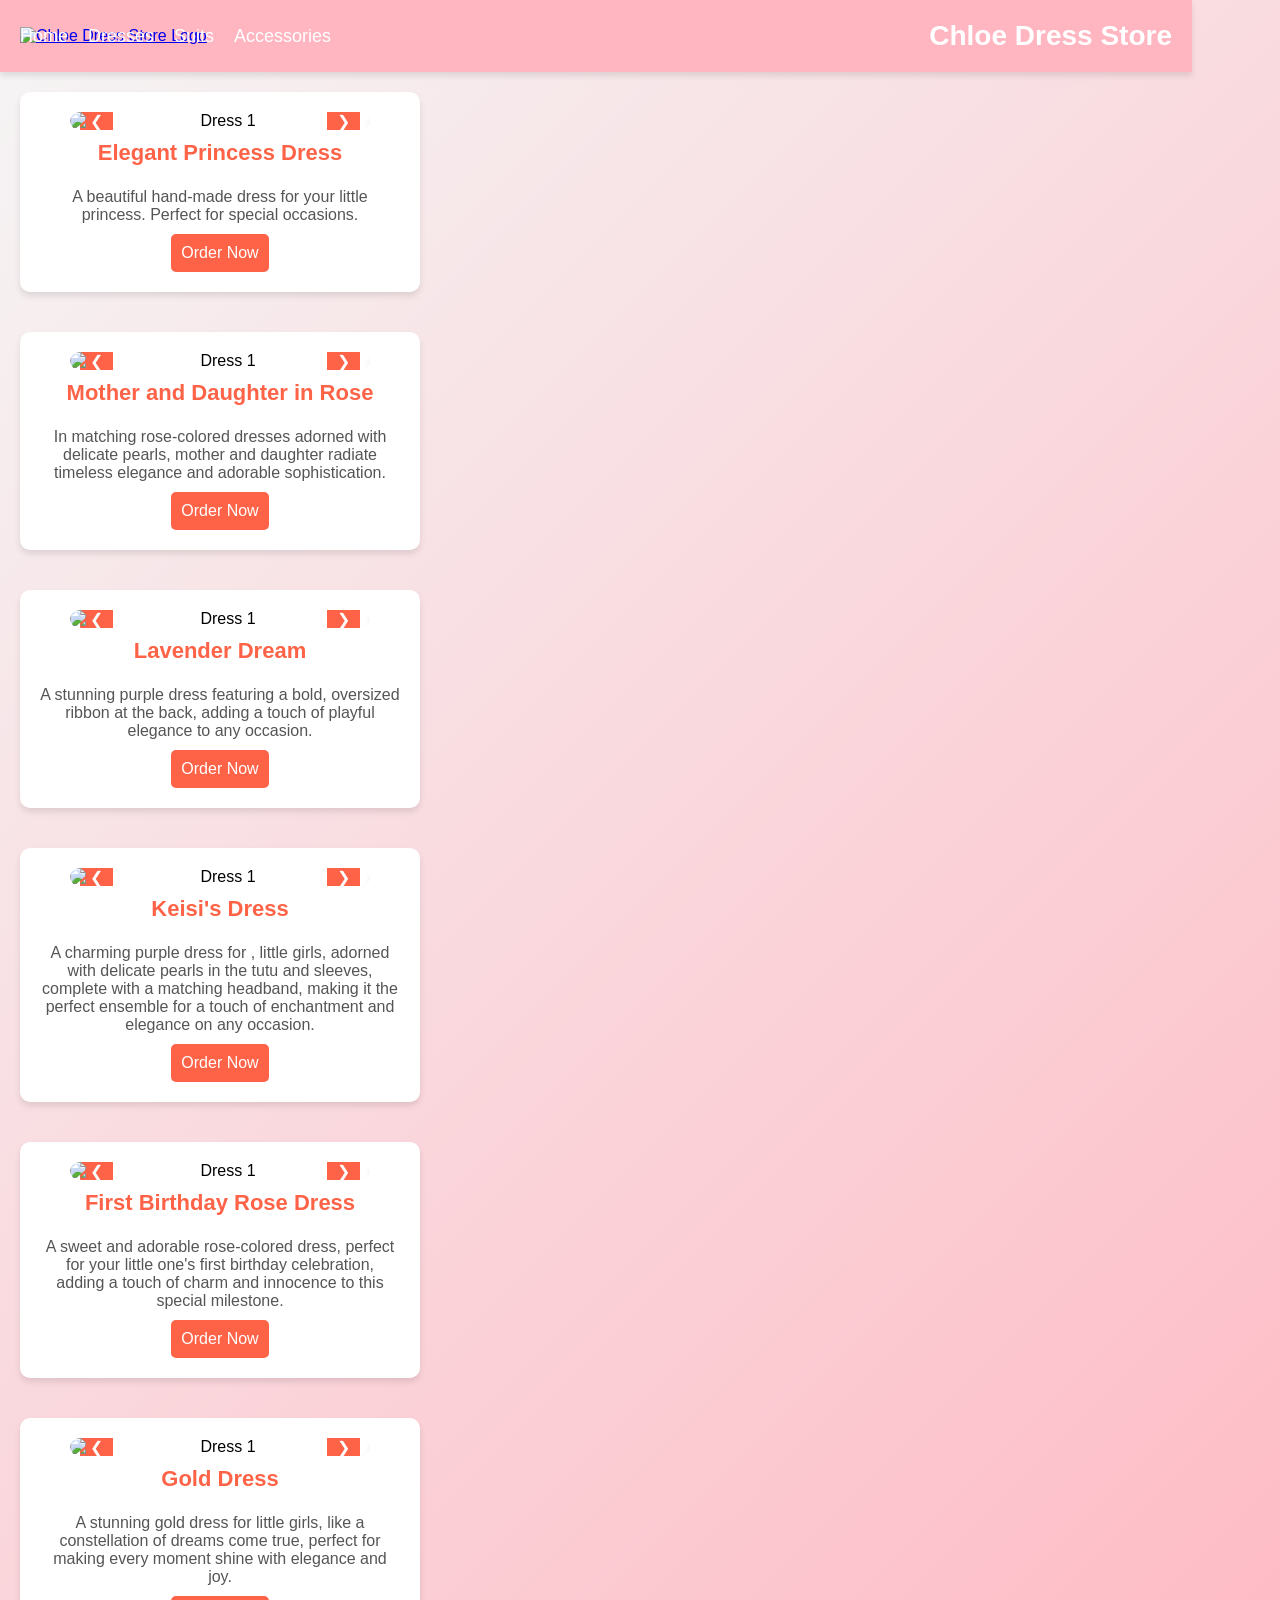
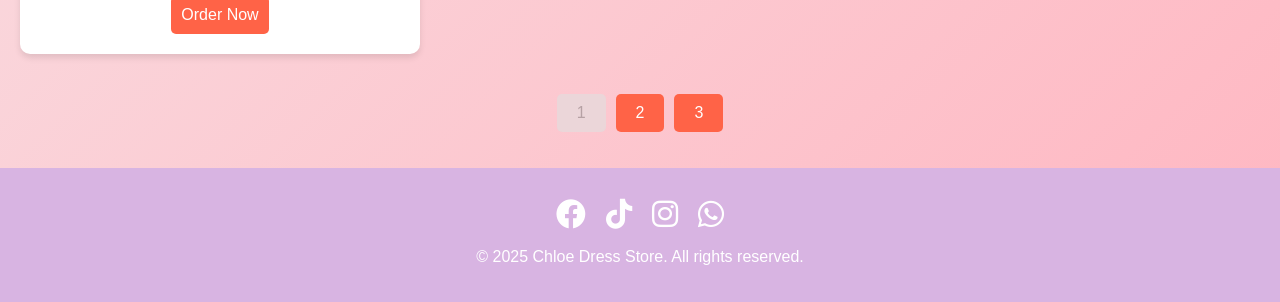
==== dresses.html @ 510ca7a6 "Add files via upload" ====
<!DOCTYPE html>
<html lang="en">
<head>
    <meta charset="UTF-8">
    <meta name="viewport" content="width=device-width, initial-scale=1.0">
    <title>Chloe Dress Store</title>
    <link rel="stylesheet" href="styles.css">
    <link href="https://cdnjs.cloudflare.com/ajax/libs/font-awesome/6.0.0-beta3/css/all.min.css" rel="stylesheet">
    <link rel="stylesheet" href="P2.css">
    <link rel="icon" href="logo/Logo4.png">
</head>
<body>
<header>
    <a href="index.html">
        <img src="logo/Logo4.png" alt="Chloe Dress Store Logo" class="logo"> </a>
        <h1>Chloe Dress Store</h1>
    
    
    <nav class="navbar">
        <a href="index.html">Home</a>
        <a href="dresses.html">Dresses</a>
        <a href="boy-suits.html">Suits</a>
        <a href="baby-accessories.html">Accessories</a>
    </nav>
    <div class="hamburger" onclick="toggleMenu()">
        <div></div>
        <div></div>
        <div></div>
    </div>
</header>
<br><br><br><br>

<section class="product-gallery">
    <div class="product-box">
        <div class="carousel-container">
            <div class="carousel-images">
                <img src="Dresses Images/Dress3_1.jpg" alt="Dress 1">
                <img src="Dresses Images/Dress3_2.jpg" alt="Dress 2">
                <img src="Dresses Images/Dress3_3.jpg" alt="Dress 3">
            </div>
            <button class="carousel-button left" onclick="moveSlide(this, -1)">&#10094;</button>
            <button class="carousel-button right" onclick="moveSlide(this, 1)">&#10095;</button>
        </div>
        <h3>Elegant Princess Dress</h3>
        <p>A beautiful hand-made dress for your little princess. Perfect for special occasions.</p>
        <button onclick="redirectToOrderPage('Elegant Princess Dress', ['Dresses Images/Dress3_1.jpg', 'Dresses Images/Dress3_2.jpg', 'Dresses Images/Dress3_3.jpg'])">
            Order Now
        </button>
        
    </div>
</section>


<section class="product-gallery">
    <div class="product-box">
        <div class="carousel-container">
            <div class="carousel-images">
                <img src="Dresses Images/Dress1_2.jpg" alt="Dress 1">
                <img src="Dresses Images/Dress1_1.jpg" alt="Dress 2">
                <img src="Dresses Images/Dress1_3.jpg" alt="Dress 3">
            </div>
            <button class="carousel-button left" onclick="moveSlide(this, -1)">&#10094;</button>
            <button class="carousel-button right" onclick="moveSlide(this, 1)">&#10095;</button>
        </div>
        <h3>Mother and Daughter in Rose </h3>
        <p>In matching rose-colored dresses adorned with delicate pearls, mother and daughter radiate timeless elegance and adorable sophistication.
        </p>
        <button onclick="redirectToOrderPage('Mother and Daughter in Rose', ['Dresses Images/Dress1_2.jpg', 'Dresses Images/Dress1_1.jpg', 'Dresses Images/Dress1_3.jpg'])">
            Order Now
        </button>
        
    </div>
</section>


<section class="product-gallery">
    <div class="product-box">
        <div class="carousel-container">
            <div class="carousel-images">
                <img src="Dresses Images/Dress2_1.jpg" alt="Dress 1">
                <img src="Dresses Images/Dress2_2.jpg" alt="Dress 2">
                <img src="Dresses Images/Dress2_3.jpg" alt="Dress 3">
            </div>
            <button class="carousel-button left" onclick="moveSlide(this, -1)">&#10094;</button>
            <button class="carousel-button right" onclick="moveSlide(this, 1)">&#10095;</button>
        </div>
        <h3>Lavender Dream </h3>
        <p>A stunning purple dress featuring a bold, oversized ribbon at the back, adding a touch of playful elegance to any occasion.
        </p>
        <button onclick="redirectToOrderPage('Lavender Dream', ['Dresses Images/Dress2_1.jpg', 'Dresses Images/Dress2_2.jpg', 'Dresses Images/Dress2_3.jpg'])">
            Order Now
        </button>
        
    </div>
</section>


<section class="product-gallery">
    <div class="product-box">
        <div class="carousel-container">
            <div class="carousel-images">
                <img src="Dresses Images/Dress4_1.jpg" alt="Dress 1">
                <img src="Dresses Images/Dress4_2.jpg" alt="Dress 2">
                <img src="Dresses Images/Dress4_3.jpg" alt="Dress 3">
            </div>
            <button class="carousel-button left" onclick="moveSlide(this, -1)">&#10094;</button>
            <button class="carousel-button right" onclick="moveSlide(this, 1)">&#10095;</button>
        </div>
        <h3>Keisi's Dress</h3>
        <p>A charming purple dress for , little girls, adorned with delicate pearls in the tutu and sleeves, complete with a matching headband, making it the perfect ensemble for a touch of enchantment and elegance on any occasion.

        </p>
        <button onclick="redirectToOrderPage('Keisi  Dress', ['Dresses Images/Dress4_1.jpg', 'Dresses Images/Dress4_2.jpg', 'Dresses Images/Dress4_3.jpg'])">
            Order Now
        </button>
        
    </div>
</section>


<section class="product-gallery">
    <div class="product-box">
        <div class="carousel-container">
            <div class="carousel-images">
                <img src="Dresses Images/Dress5_1.jpg" alt="Dress 1">
                <img src="Dresses Images/Dress5_2.jpg" alt="Dress 2">
                <img src="Dresses Images/Dress5_2.jpg" alt="Dress 3">
            </div>
            <button class="carousel-button left" onclick="moveSlide(this, -1)">&#10094;</button>
            <button class="carousel-button right" onclick="moveSlide(this, 1)">&#10095;</button>
        </div>
        <h3>First Birthday Rose Dress        </h3>
        <p>A sweet and adorable rose-colored dress, perfect for your little one's first birthday celebration, adding a touch of charm and innocence to this special milestone.
        </p>
        <button onclick="redirectToOrderPage('First Birthday Rose Dress ', ['Dresses Images/Dress5_1.jpg', 'Dresses Images/Dress5_2.jpg', 'Dresses Images/Dress5_2.jpg' ])">
            Order Now
        </button>
        
    </div>
</section>


<section class="product-gallery">
    <div class="product-box">
        <div class="carousel-container">
            <div class="carousel-images">
                <img src="Dresses Images/Dress6_1.jpg" alt="Dress 1">
                <img src="Dresses Images/Dress6_2.jpg" alt="Dress 2">
                <img src="Dresses Images/Dress6_2.jpg" alt="Dress 3">
            
            </div>
            <button class="carousel-button left" onclick="moveSlide(this, -1)">&#10094;</button>
            <button class="carousel-button right" onclick="moveSlide(this, 1)">&#10095;</button>
        </div>
        <h3>Gold Dress</h3>
        <p>A stunning gold dress for little girls, like a constellation of dreams come true, perfect for making every moment shine with elegance and joy.        </p>
        <button onclick="redirectToOrderPage('Gold Dress', ['Dresses Images/Dress6_1.jpg', 'Dresses Images/Dress6_2.jpg','Dresses Images/Dress6_2.jpg' ])">
            Order Now
        </button>
        
    </div>
</section>

<div class="switch-buttons">
    <button class="active-button" disabled>1</button>
    <button class="switch-button" onclick="redirectToPage(2)">2</button>
    <button class="switch-button" onclick="redirectToPage(3)">3</button>
</div>
<br><br>
<footer>
    <div class="social-icons">
        <a href="https://www.facebook.com" target="_blank"><i class="fab fa-facebook"></i></a>
        <a href="https://www.tiktok.com/@chloe_dress_store" target="_blank"><i class="fab fa-tiktok"></i></a>
        <a href="https://www.instagram.com/chloe_dress_store/" target="_blank"><i class="fab fa-instagram"></i></a>
        <a href="https://wa.me/355686715188" target="_blank"><i class="fab fa-whatsapp"></i></a>
    </div>
    <p>&copy; 2025 Chloe Dress Store. All rights reserved.</p>
</footer>
<script>
    function moveSlide(button, direction) {
        const container = button.parentElement.querySelector('.carousel-images');
        let currentSlide = container.dataset.currentSlide ? parseInt(container.dataset.currentSlide) : 0;
        const slides = container.querySelectorAll('img');

        currentSlide += direction;
        if (currentSlide < 0) currentSlide = slides.length - 1;
        if (currentSlide >= slides.length) currentSlide = 0;

        container.dataset.currentSlide = currentSlide;
        container.style.transform = `translateX(-${currentSlide * 100}%)`;
    }

    function toggleMenu() {
        const navbar = document.querySelector('.navbar');
        navbar.classList.toggle('active');
    }

    function redirectToPage(pageNumber) {
        if (pageNumber === 2) {
            window.location.href = `dresses2.html`;
        } else if (pageNumber === 3) {
            window.location.href = `dresses3.html`;
        } else {
            window.location.href = `page${pageNumber}.html`;
        }
    }

    
function redirectToOrderPage(name, images) {
    const imageParams = images.map(img => encodeURIComponent(img)).join(',');
    window.location.href = `order.html?name=${encodeURIComponent(name)}&images=${imageParams}`;
}

</script>
</body>
</html>
---- P2.css ----
body {
    font-family: 'Arial', sans-serif;
    margin: 0;
    padding: 0;
    background: linear-gradient(135deg, #F5F5F5, #FFB6C1); /* Soft gradient */
}

header {
display: flex;
align-items: center;
}

.logo {
width: 50px; /* adjust the size of the logo */
height: auto;
margin-right: 10px; /* space between logo and text */
}

h1 {
margin: 0;
font-size: 24px; /* adjust the font size */
}

/* Header styles */
header {
    display: flex;
    justify-content: space-between;
    align-items: center;
    padding: 20px;
    background-color: #FFB6C1; /* Soft pink */
    box-shadow: 0 4px 6px rgba(0, 0, 0, 0.1);
    position: fixed;
    width: 90%;
    top: 0%;

    z-index: 100;
}

header h1 {
    font-size: 28px;
    font-weight: bold;
    color: #fff;
}

.navbar {
    display: flex;
    gap: 20px;
    position: fixed;
    z-index: 1000;
}

.navbar a {
    text-decoration: none;
    color: #fff;
    font-size: 18px;
    transition: color 0.3s ease;
}

.navbar a:hover {
    color: #FF6347; /* Deep coral on hover */
}

.hamburger {
    display: none;
    cursor: pointer;
}

.hamburger div {
    width: 25px;
    height: 3px;
    background-color: #fff;
    margin: 5px 0;
}

/* Main body styles */
.intro {
    text-align: center;
    padding: 50px 20px;
    background-color: #fff;
    margin: 20px 0;
}

.intro h2 {
    font-size: 36px;
    color: #FF6347; /* Coral for title */
}

.intro p {
    font-size: 18px;
    color: #555;
    margin: 10px 0;
}

/* Image grid styles */
.categories {
    display: grid;
    grid-template-columns: repeat(3, 1fr);
    gap: 20px;
    padding: 20px;
}

.categories img {
    width: 100%;
    border-radius: 10px;
    box-shadow: 0 4px 6px rgba(0, 0, 0, 0.1);
    transition: transform 0.3s ease;
}

.categories img:hover {
    transform: scale(1.05);
}

/* Footer styles */
footer {
    background-color: #D8B4E2; /* Light lavender */
    padding: 20px;
    text-align: center;
    color: white;
}

.social-icons {
    display: flex;
    justify-content: center;
    gap: 20px;
    margin-top: 10px;
}

.social-icons a {
    text-decoration: none;
    color: white;
    font-size: 30px;
    transition: color 0.3s ease;
}

.social-icons a:hover {
    color: #FF6347; /* Deep coral on hover */
}

/* Product gallery styles */
.product-gallery {
    display: grid;
    grid-template-columns: repeat(3, 1fr);
    gap: 20px;
    padding: 20px;
}

.product-box {
    background-color: #fff;
    border-radius: 10px;
    box-shadow: 0 4px 6px rgba(0, 0, 0, 0.1);
    padding: 20px;
    text-align: center;

}


/* Carousel styles */
.carousel-container {
    position: relative;
    width: 100%;
    max-width: 300px;
    margin: 0 auto;
    border-radius: 10px;
    overflow: hidden;
}

.carousel-images {
    display: flex;
    transition: transform 0.5s ease-in-out;
}

.carousel-images img {
    width: 100%;
    border-radius: 10px;
    box-shadow: 0 4px 6px rgba(0, 0, 0, 0.1);
    z-index: 1;
}
.carousel-container {
    position: relative;
    width: 100%;
    overflow: hidden;
}

.carousel-images {
    display: flex;
    transition: transform 0.5s ease-in-out;
}

.carousel-images img {
    width: 100%;
    flex-shrink: 0;
}

.carousel-button {
    position: absolute;
    top: 50%;
    transform: translateY(-50%);
    background: rgba(0, 0, 0, 0.5);
    color: white;
    border: none;
    padding: 10px;
    cursor: pointer;
}

.carousel-button.left {
    left: 10px;
}

.carousel-button.right {
    right: 10px;
}


.product-box h3 {
    font-size: 22px;
    color: #FF6347; /* Coral */
    margin-top: 10px;
}

.product-box p {
    font-size: 16px;
    color: #555;
    margin: 10px 0;
}

.product-box .price {
    font-size: 18px;
    color: #FF6347; /* Coral */
    margin: 10px 0;
}

.product-box button {
    background-color: #FF6347; /* Coral */
    color: #fff;
    padding: 10px;
    border: none;
    border-radius: 5px;
    cursor: pointer;
    font-size: 16px;
    transition: background-color 0.3s ease;
}

.product-box button:hover {
    background-color: #FF4500; /* Darker coral on hover */
}

/* Responsive styles */
@media (max-width: 768px) {
    .navbar {
        display: none;
        flex-direction: column;
        gap: 10px;
        position: absolute;
        top: 80px;
        right: 20px;
        background-color: #FFB6C1; /* Soft pink */
        padding: 20px;
        box-shadow: 0 4px 6px rgba(0, 0, 0, 0.1);
    }

    .hamburger {
        display: block;
    }

    .navbar.active {
        display: flex;
    }

    .product-gallery {
        grid-template-columns: 1fr;
    }

    .carousel-container {
        max-width: 100%;
    }
}

/* Container for the buttons */
.switch-buttons {
    display: flex; /* Align buttons in a row */
    gap: 10px; /* Space between buttons */
    margin-top: 20px; /* Space above the buttons */
    justify-content: center; /* Center the buttons */
}

/* Style for the switch button (clickable) */
.switch-button {
    background-color:#FF6347; /* Black background */
    color: white; /* White text */
    border: none; /* Remove default border */
    padding: 10px 20px; /* Add padding */
    font-size: 16px; /* Text size */
    cursor: pointer; /* Pointer on hover */
    border-radius: 5px; /* Rounded corners */
    transition: background-color 0.3s ease; /* Smooth transition for background */
}

.switch-button:hover {
    background-color: #555555; /* Darker grey on hover */
}

.switch-button:active {
    background-color:#FF6347; /* Even darker grey when clicked */
}

/* Style for the active button (disabled) */
.active-button {
    background-color: #e0e0e0; /* Light grey background */
    color: #888888; /* Dark grey text */
    border: none; /* No border */
    padding: 10px 20px; /* Padding to match the switch buttons */
    font-size: 16px; /* Same text size */
    cursor: not-allowed; /* Show not-allowed cursor */
    border-radius: 5px; /* Rounded corners */
    opacity: 0.6; /* Slightly faded appearance */
}
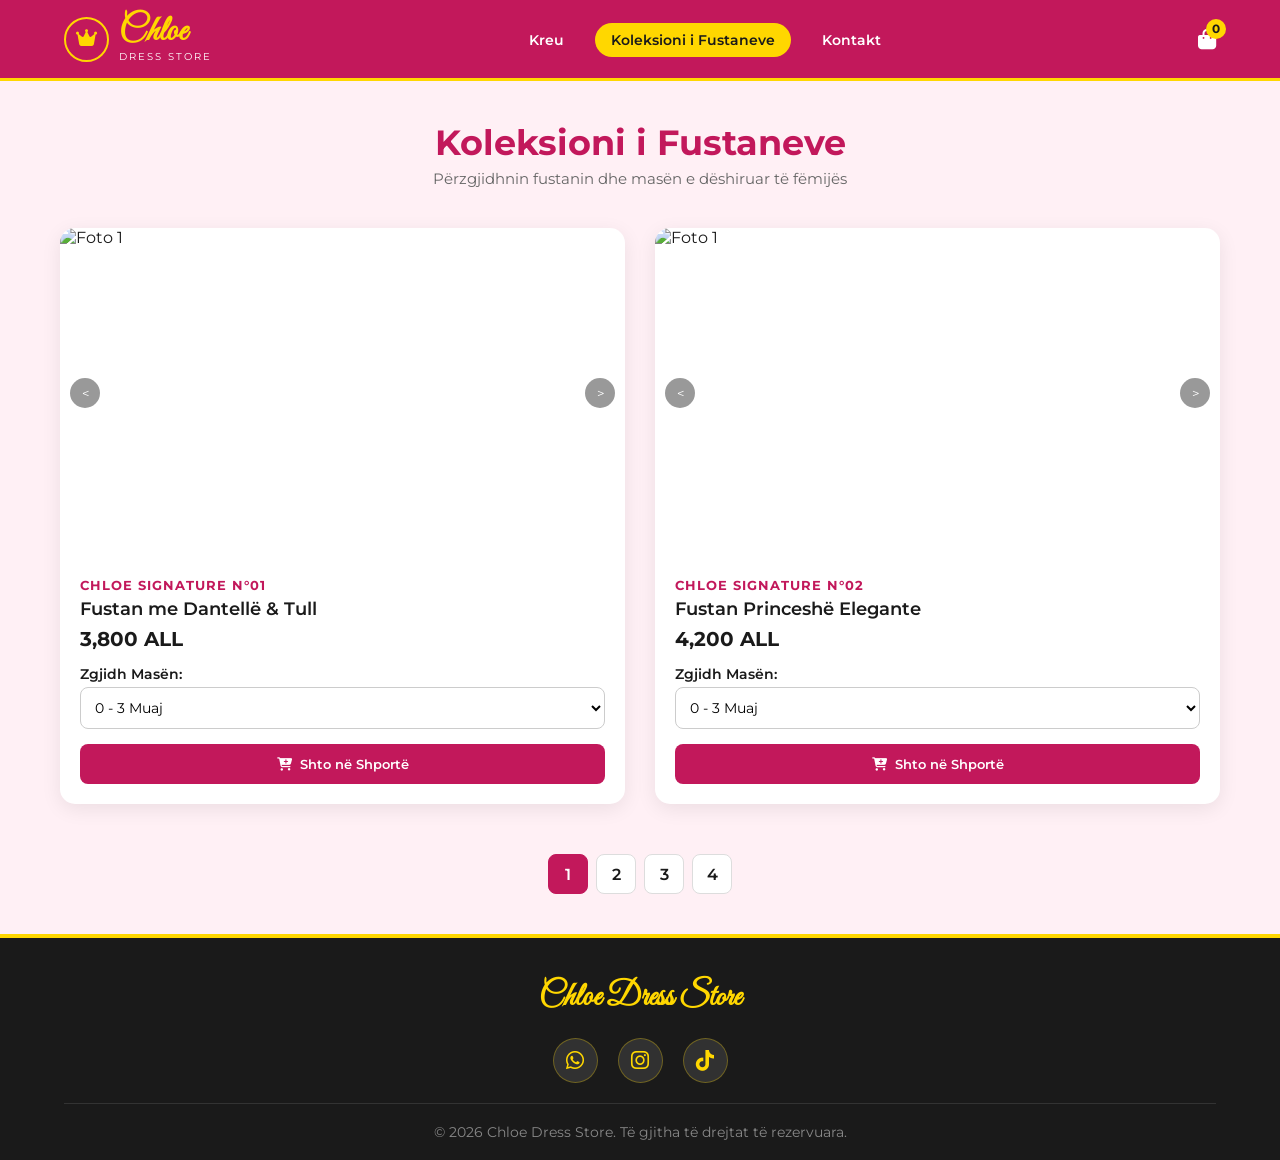
==== commit e81fe81e: "Update dresses.html" ====
--- a/dresses.html
+++ b/dresses.html
@@ -1,216 +1,336 @@
-<!DOCTYPE html>
-<html lang="en">
-<head>
-    <meta charset="UTF-8">
-    <meta name="viewport" content="width=device-width, initial-scale=1.0">
-    <title>Chloe Dress Store</title>
-    <link rel="stylesheet" href="styles.css">
-    <link href="https://cdnjs.cloudflare.com/ajax/libs/font-awesome/6.0.0-beta3/css/all.min.css" rel="stylesheet">
-    <link rel="stylesheet" href="P2.css">
-    <link rel="icon" href="logo/Logo4.png">
-</head>
-<body>
-<header>
-    <a href="index.html">
-        <img src="logo/Logo4.png" alt="Chloe Dress Store Logo" class="logo"> </a>
-        <h1>Chloe Dress Store</h1>
-    
-    
-    <nav class="navbar">
-        <a href="index.html">Home</a>
-        <a href="dresses.html">Dresses</a>
-        <a href="boy-suits.html">Suits</a>
-        <a href="baby-accessories.html">Accessories</a>
-    </nav>
-    <div class="hamburger" onclick="toggleMenu()">
-        <div></div>
-        <div></div>
-        <div></div>
-    </div>
-</header>
-<br><br><br><br>
-
-<section class="product-gallery">
-    <div class="product-box">
-        <div class="carousel-container">
-            <div class="carousel-images">
-                <img src="Dresses Images/Dress3_1.jpg" alt="Dress 1">
-                <img src="Dresses Images/Dress3_2.jpg" alt="Dress 2">
-                <img src="Dresses Images/Dress3_3.jpg" alt="Dress 3">
-            </div>
-            <button class="carousel-button left" onclick="moveSlide(this, -1)">&#10094;</button>
-            <button class="carousel-button right" onclick="moveSlide(this, 1)">&#10095;</button>
-        </div>
-        <h3>Elegant Princess Dress</h3>
-        <p>A beautiful hand-made dress for your little princess. Perfect for special occasions.</p>
-        <button onclick="redirectToOrderPage('Elegant Princess Dress', ['Dresses Images/Dress3_1.jpg', 'Dresses Images/Dress3_2.jpg', 'Dresses Images/Dress3_3.jpg'])">
-            Order Now
-        </button>
-        
-    </div>
-</section>
-
-
-<section class="product-gallery">
-    <div class="product-box">
-        <div class="carousel-container">
-            <div class="carousel-images">
-                <img src="Dresses Images/Dress1_2.jpg" alt="Dress 1">
-                <img src="Dresses Images/Dress1_1.jpg" alt="Dress 2">
-                <img src="Dresses Images/Dress1_3.jpg" alt="Dress 3">
-            </div>
-            <button class="carousel-button left" onclick="moveSlide(this, -1)">&#10094;</button>
-            <button class="carousel-button right" onclick="moveSlide(this, 1)">&#10095;</button>
-        </div>
-        <h3>Mother and Daughter in Rose </h3>
-        <p>In matching rose-colored dresses adorned with delicate pearls, mother and daughter radiate timeless elegance and adorable sophistication.
-        </p>
-        <button onclick="redirectToOrderPage('Mother and Daughter in Rose', ['Dresses Images/Dress1_2.jpg', 'Dresses Images/Dress1_1.jpg', 'Dresses Images/Dress1_3.jpg'])">
-            Order Now
-        </button>
-        
-    </div>
-</section>
-
-
-<section class="product-gallery">
-    <div class="product-box">
-        <div class="carousel-container">
-            <div class="carousel-images">
-                <img src="Dresses Images/Dress2_1.jpg" alt="Dress 1">
-                <img src="Dresses Images/Dress2_2.jpg" alt="Dress 2">
-                <img src="Dresses Images/Dress2_3.jpg" alt="Dress 3">
-            </div>
-            <button class="carousel-button left" onclick="moveSlide(this, -1)">&#10094;</button>
-            <button class="carousel-button right" onclick="moveSlide(this, 1)">&#10095;</button>
-        </div>
-        <h3>Lavender Dream </h3>
-        <p>A stunning purple dress featuring a bold, oversized ribbon at the back, adding a touch of playful elegance to any occasion.
-        </p>
-        <button onclick="redirectToOrderPage('Lavender Dream', ['Dresses Images/Dress2_1.jpg', 'Dresses Images/Dress2_2.jpg', 'Dresses Images/Dress2_3.jpg'])">
-            Order Now
-        </button>
-        
-    </div>
-</section>
-
-
-<section class="product-gallery">
-    <div class="product-box">
-        <div class="carousel-container">
-            <div class="carousel-images">
-                <img src="Dresses Images/Dress4_1.jpg" alt="Dress 1">
-                <img src="Dresses Images/Dress4_2.jpg" alt="Dress 2">
-                <img src="Dresses Images/Dress4_3.jpg" alt="Dress 3">
-            </div>
-            <button class="carousel-button left" onclick="moveSlide(this, -1)">&#10094;</button>
-            <button class="carousel-button right" onclick="moveSlide(this, 1)">&#10095;</button>
-        </div>
-        <h3>Keisi's Dress</h3>
-        <p>A charming purple dress for , little girls, adorned with delicate pearls in the tutu and sleeves, complete with a matching headband, making it the perfect ensemble for a touch of enchantment and elegance on any occasion.
-
-        </p>
-        <button onclick="redirectToOrderPage('Keisi  Dress', ['Dresses Images/Dress4_1.jpg', 'Dresses Images/Dress4_2.jpg', 'Dresses Images/Dress4_3.jpg'])">
-            Order Now
-        </button>
-        
-    </div>
-</section>
-
-
-<section class="product-gallery">
-    <div class="product-box">
-        <div class="carousel-container">
-            <div class="carousel-images">
-                <img src="Dresses Images/Dress5_1.jpg" alt="Dress 1">
-                <img src="Dresses Images/Dress5_2.jpg" alt="Dress 2">
-                <img src="Dresses Images/Dress5_2.jpg" alt="Dress 3">
-            </div>
-            <button class="carousel-button left" onclick="moveSlide(this, -1)">&#10094;</button>
-            <button class="carousel-button right" onclick="moveSlide(this, 1)">&#10095;</button>
-        </div>
-        <h3>First Birthday Rose Dress        </h3>
-        <p>A sweet and adorable rose-colored dress, perfect for your little one's first birthday celebration, adding a touch of charm and innocence to this special milestone.
-        </p>
-        <button onclick="redirectToOrderPage('First Birthday Rose Dress ', ['Dresses Images/Dress5_1.jpg', 'Dresses Images/Dress5_2.jpg', 'Dresses Images/Dress5_2.jpg' ])">
-            Order Now
-        </button>
-        
-    </div>
-</section>
-
-
-<section class="product-gallery">
-    <div class="product-box">
-        <div class="carousel-container">
-            <div class="carousel-images">
-                <img src="Dresses Images/Dress6_1.jpg" alt="Dress 1">
-                <img src="Dresses Images/Dress6_2.jpg" alt="Dress 2">
-                <img src="Dresses Images/Dress6_2.jpg" alt="Dress 3">
-            
-            </div>
-            <button class="carousel-button left" onclick="moveSlide(this, -1)">&#10094;</button>
-            <button class="carousel-button right" onclick="moveSlide(this, 1)">&#10095;</button>
-        </div>
-        <h3>Gold Dress</h3>
-        <p>A stunning gold dress for little girls, like a constellation of dreams come true, perfect for making every moment shine with elegance and joy.        </p>
-        <button onclick="redirectToOrderPage('Gold Dress', ['Dresses Images/Dress6_1.jpg', 'Dresses Images/Dress6_2.jpg','Dresses Images/Dress6_2.jpg' ])">
-            Order Now
-        </button>
-        
-    </div>
-</section>
-
-<div class="switch-buttons">
-    <button class="active-button" disabled>1</button>
-    <button class="switch-button" onclick="redirectToPage(2)">2</button>
-    <button class="switch-button" onclick="redirectToPage(3)">3</button>
-</div>
-<br><br>
-<footer>
-    <div class="social-icons">
-        <a href="https://www.facebook.com" target="_blank"><i class="fab fa-facebook"></i></a>
-        <a href="https://www.tiktok.com/@chloe_dress_store" target="_blank"><i class="fab fa-tiktok"></i></a>
-        <a href="https://www.instagram.com/chloe_dress_store/" target="_blank"><i class="fab fa-instagram"></i></a>
-        <a href="https://wa.me/355686715188" target="_blank"><i class="fab fa-whatsapp"></i></a>
-    </div>
-    <p>&copy; 2025 Chloe Dress Store. All rights reserved.</p>
-</footer>
-<script>
-    function moveSlide(button, direction) {
-        const container = button.parentElement.querySelector('.carousel-images');
-        let currentSlide = container.dataset.currentSlide ? parseInt(container.dataset.currentSlide) : 0;
-        const slides = container.querySelectorAll('img');
-
-        currentSlide += direction;
-        if (currentSlide < 0) currentSlide = slides.length - 1;
-        if (currentSlide >= slides.length) currentSlide = 0;
-
-        container.dataset.currentSlide = currentSlide;
-        container.style.transform = `translateX(-${currentSlide * 100}%)`;
-    }
-
-    function toggleMenu() {
-        const navbar = document.querySelector('.navbar');
-        navbar.classList.toggle('active');
-    }
-
-    function redirectToPage(pageNumber) {
-        if (pageNumber === 2) {
-            window.location.href = `dresses2.html`;
-        } else if (pageNumber === 3) {
-            window.location.href = `dresses3.html`;
-        } else {
-            window.location.href = `page${pageNumber}.html`;
-        }
-    }
-
-    
-function redirectToOrderPage(name, images) {
-    const imageParams = images.map(img => encodeURIComponent(img)).join(',');
-    window.location.href = `order.html?name=${encodeURIComponent(name)}&images=${imageParams}`;
-}
-
-</script>
-</body>
-</html>
+<!DOCTYPE html>
+<html lang="sq">
+<head>
+    <meta charset="UTF-8">
+    <meta name="viewport" content="width=device-width, initial-scale=1.0">
+    <title>Chloe Dress Store | Koleksioni</title>
+    <link href="https://fonts.googleapis.com/css2?family=Great+Vibes&family=Montserrat:wght@300;400;500;600;700&display=swap" rel="stylesheet">
+    <link rel="stylesheet" href="https://cdnjs.cloudflare.com/ajax/libs/font-awesome/6.4.0/css/all.min.css">
+    <style>
+        :root {
+            --primary: #c2185b;
+            --primary-hover: #9c0d45;
+            --accent: #ffd700;
+            --dark: #1a1a1a;
+            --light-bg: #fff0f5;
+            --white: #ffffff;
+            --gray: #666666;
+            --shadow: 0 5px 20px rgba(0,0,0,0.08);
+        }
+
+        * { margin: 0; padding: 0; box-sizing: border-box; font-family: 'Montserrat', sans-serif; scroll-behavior: smooth; }
+        body { background-color: var(--light-bg); color: var(--dark); }
+
+        header { background: var(--primary); padding: 15px 5%; position: sticky; top: 0; z-index: 1000; border-bottom: 3px solid var(--accent); }
+        .nav-container { display: flex; justify-content: space-between; align-items: center; max-width: 1200px; margin: 0 auto; }
+        .logo { display: flex; align-items: center; gap: 10px; text-decoration: none; }
+        .logo-circle { width: 45px; height: 45px; border: 2px solid var(--accent); border-radius: 50%; display: flex; align-items: center; justify-content: center; color: var(--accent); font-size: 1.2rem; }
+        .logo-text { font-family: 'Great Vibes', cursive; font-size: 2.2rem; color: var(--accent); font-weight: bold; line-height: 1; }
+        .logo-sub { display: block; font-size: 0.65rem; letter-spacing: 2px; color: var(--white); text-transform: uppercase; }
+
+        .nav-menu { display: flex; list-style: none; gap: 15px; }
+        .nav-link { color: var(--white); text-decoration: none; font-weight: 600; font-size: 0.9rem; padding: 8px 16px; border-radius: 20px; transition: 0.3s; }
+        .nav-link:hover, .nav-link.active { background: var(--accent); color: var(--dark); }
+        
+        .nav-icons { display: flex; align-items: center; gap: 20px; }
+        .cart-icon-btn { background: transparent; border: none; color: var(--white); font-size: 1.3rem; cursor: pointer; position: relative; }
+        .cart-badge { position: absolute; top: -8px; right: -10px; background: var(--accent); color: var(--dark); font-size: 0.75rem; font-weight: bold; width: 20px; height: 20px; border-radius: 50%; display: flex; align-items: center; justify-content: center; }
+        .hamburger { display: none; color: var(--white); font-size: 1.5rem; cursor: pointer; }
+
+        .catalog { max-width: 1200px; margin: 40px auto; padding: 0 20px; }
+        .page-title { text-align: center; font-size: 2.2rem; color: var(--primary); margin-bottom: 5px; }
+        .page-subtitle { text-align: center; color: var(--gray); margin-bottom: 40px; font-size: 0.95rem; }
+
+        .product-grid { display: grid; grid-template-columns: repeat(auto-fit, minmax(260px, 1fr)); gap: 30px; }
+        .product-card { background: var(--white); border-radius: 15px; overflow: hidden; box-shadow: var(--shadow); display: flex; flex-direction: column; }
+
+        /* Carousel Styling */
+        .carousel { position: relative; height: 330px; overflow: hidden; }
+        .carousel-img { width: 100%; height: 100%; object-fit: cover; display: none; }
+        .carousel-img.active { display: block; }
+        .carousel-btn { position: absolute; top: 50%; transform: translateY(-50%); background: rgba(0,0,0,0.4); color: white; border: none; width: 30px; height: 30px; border-radius: 50%; cursor: pointer; transition: 0.3s; }
+        .carousel-btn:hover { background: var(--primary); }
+        .prev { left: 10px; }
+        .next { right: 10px; }
+
+        .product-details { padding: 20px; display: flex; flex-direction: column; flex-grow: 1; }
+        .product-code { font-size: 0.8rem; color: var(--primary); font-weight: 700; letter-spacing: 1px; text-transform: uppercase; margin-bottom: 5px; }
+        .product-title { font-size: 1.1rem; font-weight: 600; margin-bottom: 8px; }
+        .product-price { font-size: 1.25rem; font-weight: 700; color: var(--dark); margin-bottom: 15px; }
+
+        .size-selector { margin-bottom: 15px; }
+        .size-selector label { display: block; font-size: 0.85rem; font-weight: 600; margin-bottom: 5px; }
+        .size-select { width: 100%; padding: 10px; border: 1px solid #ccc; border-radius: 8px; font-size: 0.9rem; outline: none; background: #fff; cursor: pointer; }
+
+        .add-btn { background: var(--primary); color: var(--white); border: none; padding: 12px; border-radius: 8px; font-weight: 600; cursor: pointer; transition: 0.3s; display: flex; align-items: center; justify-content: center; gap: 8px; }
+        .add-btn:hover { background: var(--primary-hover); }
+
+        /* Pagination Nav */
+        .pagination { display: flex; justify-content: center; gap: 8px; margin-top: 50px; }
+        .page-num { width: 40px; height: 40px; border-radius: 8px; background: var(--white); border: 1px solid #ddd; display: flex; align-items: center; justify-content: center; text-decoration: none; color: var(--dark); font-weight: 600; transition: 0.3s; }
+        .page-num.active, .page-num:hover { background: var(--primary); color: var(--white); border-color: var(--primary); }
+
+        /* Cart Drawer */
+        .cart-modal { position: fixed; top: 0; right: -100%; width: 100%; max-width: 400px; height: 100vh; background: var(--white); box-shadow: -5px 0 25px rgba(0,0,0,0.2); z-index: 2000; transition: 0.4s; display: flex; flex-direction: column; }
+        .cart-modal.open { right: 0; }
+        .cart-header { background: var(--primary); color: var(--white); padding: 20px; display: flex; justify-content: space-between; align-items: center; }
+        .close-cart { background: none; border: none; color: var(--white); font-size: 1.5rem; cursor: pointer; }
+        .cart-body { padding: 20px; overflow-y: auto; flex-grow: 1; }
+        .cart-item { display: flex; justify-content: space-between; align-items: center; margin-bottom: 15px; padding-bottom: 15px; border-bottom: 1px solid #eee; }
+        .cart-footer { padding: 20px; background: #f9f9f9; border-top: 1px solid #eee; }
+        .cart-total { display: flex; justify-content: space-between; font-weight: 700; margin-bottom: 15px; font-size: 1.1rem; }
+        .order-form { display: flex; flex-direction: column; gap: 10px; }
+        .order-form input { padding: 10px; border: 1px solid #ccc; border-radius: 5px; font-size: 0.9rem; }
+        .btn-whatsapp { background: #25D366; color: white; border: none; padding: 12px; border-radius: 8px; font-weight: 700; cursor: pointer; display: flex; align-items: center; justify-content: center; gap: 8px; width: 100%; text-transform: uppercase; }
+
+        footer { background: var(--dark); color: var(--white); padding: 40px 5% 20px 5%; border-top: 4px solid var(--accent); text-align: center; }
+        .footer-content { max-width: 1200px; margin: 0 auto; display: flex; flex-direction: column; align-items: center; gap: 20px; }
+        .social-icons { display: flex; gap: 20px; }
+        .social-btn { width: 45px; height: 45px; background: rgba(255, 255, 255, 0.1); color: var(--accent); border-radius: 50%; display: flex; align-items: center; justify-content: center; font-size: 1.3rem; text-decoration: none; border: 1px solid rgba(255, 215, 0, 0.3); transition: 0.3s; }
+        .social-btn:hover { background: var(--primary); color: var(--white); transform: translateY(-3px); }
+        .copyright { margin-top: 20px; padding-top: 20px; border-top: 1px solid #333; color: #888; font-size: 0.85rem; width: 100%; }
+
+        .overlay { position: fixed; inset: 0; background: rgba(0,0,0,0.5); z-index: 1500; display: none; }
+        .overlay.active { display: block; }
+
+        @media (max-width: 768px) {
+            .nav-menu { position: fixed; top: 75px; left: -100%; width: 100%; height: calc(100vh - 75px); background: var(--primary); flex-direction: column; align-items: center; padding-top: 40px; transition: 0.4s; }
+            .nav-menu.active { left: 0; }
+            .hamburger { display: block; }
+        }
+    </style>
+</head>
+<body>
+
+    <header>
+        <div class="nav-container">
+            <a href="index.html" class="logo">
+                <div class="logo-circle"><i class="fas fa-crown"></i></div>
+                <div><span class="logo-text">Chloe</span><span class="logo-sub">Dress Store</span></div>
+            </a>
+            <ul class="nav-menu" id="navMenu">
+                <li><a href="index.html" class="nav-link">Kreu</a></li>
+                <li><a href="koleksioni.html" class="nav-link active">Koleksioni i Fustaneve</a></li>
+                <li><a href="#kontakt" class="nav-link">Kontakt</a></li>
+            </ul>
+            <div class="nav-icons">
+                <button class="cart-icon-btn" id="openCart">
+                    <i class="fas fa-shopping-bag"></i>
+                    <span class="cart-badge" id="cartCount">0</span>
+                </button>
+                <div class="hamburger" id="hamburger"><i class="fas fa-bars"></i></div>
+            </div>
+        </div>
+    </header>
+
+    <section class="catalog">
+        <h1 class="page-title">Koleksioni i Fustaneve</h1>
+        <p class="page-subtitle">Përzgjidhnin fustanin dhe masën e dëshiruar të fëmijës</p>
+
+        <div class="product-grid">
+
+            <!-- Model 1 -->
+            <div class="product-card">
+                <div class="carousel" id="car-1">
+                    <img src="https://images.unsplash.com/photo-1621452773781-0f992fd1f5cb?auto=format&fit=crop&w=600&q=80" class="carousel-img active" alt="Foto 1">
+                    <img src="https://images.unsplash.com/photo-1543854579-72969618365b?auto=format&fit=crop&w=600&q=80" class="carousel-img" alt="Foto 2">
+                    <button class="carousel-btn prev" onclick="moveImg('car-1', -1)">&lt;</button>
+                    <button class="carousel-btn next" onclick="moveImg('car-1', 1)">&gt;</button>
+                </div>
+                <div class="product-details">
+                    <div class="product-code">Chloe Signature N°01</div>
+                    <h3 class="product-title">Fustan me Dantellë & Tull</h3>
+                    <div class="product-price">3,800 ALL</div>
+                    
+                    <div class="size-selector">
+                        <label>Zgjidh Masën:</label>
+                        <select class="size-select" id="size-1">
+                            <option value="0-3 Muaj">0 - 3 Muaj</option>
+                            <option value="3-6 Muaj">3 - 6 Muaj</option>
+                            <option value="6-9 Muaj">6 - 9 Muaj</option>
+                            <option value="9-12 Muaj">9 - 12 Muaj</option>
+                            <option value="1 Vjeç">1 Vjeç</option>
+                            <option value="2 Vjeç">2 Vjeç</option>
+                            <option value="3 Vjeç">3 Vjeç</option>
+                            <option value="4 Vjeç">4 Vjeç</option>
+                            <option value="5 Vjeç">5 Vjeç</option>
+                            <option value="6-10 Vjeç">6 - 10 Vjeç</option>
+                            <option value="11-15+ Vjeç">11 - 15+ Vjeç</option>
+                        </select>
+                    </div>
+                    <button class="add-btn" onclick="addToCart('Chloe Signature N°01', 3800, 'size-1')"><i class="fas fa-cart-plus"></i> Shto në Shportë</button>
+                </div>
+            </div>
+
+            <!-- Model 2 -->
+            <div class="product-card">
+                <div class="carousel" id="car-2">
+                    <img src="https://images.unsplash.com/photo-1518831959646-742c3a14ebf7?auto=format&fit=crop&w=600&q=80" class="carousel-img active" alt="Foto 1">
+                    <img src="https://images.unsplash.com/photo-1621452773781-0f992fd1f5cb?auto=format&fit=crop&w=600&q=80" class="carousel-img" alt="Foto 2">
+                    <button class="carousel-btn prev" onclick="moveImg('car-2', -1)">&lt;</button>
+                    <button class="carousel-btn next" onclick="moveImg('car-2', 1)">&gt;</button>
+                </div>
+                <div class="product-details">
+                    <div class="product-code">Chloe Signature N°02</div>
+                    <h3 class="product-title">Fustan Princeshë Elegante</h3>
+                    <div class="product-price">4,200 ALL</div>
+                    
+                    <div class="size-selector">
+                        <label>Zgjidh Masën:</label>
+                        <select class="size-select" id="size-2">
+                            <option value="0-3 Muaj">0 - 3 Muaj</option>
+                            <option value="3-6 Muaj">3 - 6 Muaj</option>
+                            <option value="6-9 Muaj">6 - 9 Muaj</option>
+                            <option value="9-12 Muaj">9 - 12 Muaj</option>
+                            <option value="1 Vjeç">1 Vjeç</option>
+                            <option value="2 Vjeç">2 Vjeç</option>
+                            <option value="3 Vjeç">3 Vjeç</option>
+                            <option value="4 Vjeç">4 Vjeç</option>
+                            <option value="5 Vjeç">5 Vjeç</option>
+                            <option value="6-10 Vjeç">6 - 10 Vjeç</option>
+                            <option value="11-15+ Vjeç">11 - 15+ Vjeç</option>
+                        </select>
+                    </div>
+                    <button class="add-btn" onclick="addToCart('Chloe Signature N°02', 4200, 'size-2')"><i class="fas fa-cart-plus"></i> Shto në Shportë</button>
+                </div>
+            </div>
+
+        </div>
+
+        <!-- Navigation Pagination -->
+        <div class="pagination">
+            <a href="#" class="page-num active">1</a>
+            <a href="#" class="page-num">2</a>
+            <a href="#" class="page-num">3</a>
+            <a href="#" class="page-num">4</a>
+        </div>
+    </section>
+
+    <footer id="kontakt">
+        <div class="footer-content">
+            <h3 style="color: var(--accent); font-family: 'Great Vibes', cursive; font-size: 2rem;">Chloe Dress Store</h3>
+            <div class="social-icons">
+                <a href="https://wa.me/355686715188" target="_blank" class="social-btn"><i class="fab fa-whatsapp"></i></a>
+                <a href="https://instagram.com/chloe_dress_store" target="_blank" class="social-btn"><i class="fab fa-instagram"></i></a>
+                <a href="https://tiktok.com/@chloe_dress" target="_blank" class="social-btn"><i class="fab fa-tiktok"></i></a>
+            </div>
+        </div>
+        <div class="copyright">&copy; 2026 Chloe Dress Store. Të gjitha të drejtat të rezervuara.</div>
+    </footer>
+
+    <div class="overlay" id="overlay"></div>
+    <div class="cart-modal" id="cartModal">
+        <div class="cart-header">
+            <h3>Shporta Juaj</h3>
+            <button class="close-cart" id="closeCart">&times;</button>
+        </div>
+        <div class="cart-body" id="cartItems">
+            <p style="text-align:center; color:#888;">Shporta është bosh.</p>
+        </div>
+        <div class="cart-footer">
+            <div class="cart-total">
+                <span>Total:</span>
+                <span id="cartTotalSum">0 ALL</span>
+            </div>
+            <div class="order-form">
+                <input type="text" id="custName" placeholder="Emri & Mbiemri" required>
+                <input type="text" id="custAddress" placeholder="Adresa / Qyteti" required>
+                <input type="tel" id="custPhone" placeholder="Numri i Telefonit" required>
+                <button class="btn-whatsapp" onclick="sendOrderWhatsApp()"><i class="fab fa-whatsapp"></i> Porosit në WhatsApp</button>
+            </div>
+        </div>
+    </div>
+
+    <script>
+        // Carousel Toggle
+        function moveImg(carouselId, direction) {
+            const container = document.getElementById(carouselId);
+            const imgs = container.querySelectorAll('.carousel-img');
+            let activeIdx = 0;
+            imgs.forEach((img, idx) => {
+                if(img.classList.contains('active')) activeIdx = idx;
+                img.classList.remove('active');
+            });
+            let nextIdx = activeIdx + direction;
+            if(nextIdx >= imgs.length) nextIdx = 0;
+            if(nextIdx < 0) nextIdx = imgs.length - 1;
+            imgs[nextIdx].classList.add('active');
+        }
+
+        // Mobile Nav Auto Close
+        const hamburger = document.getElementById('hamburger');
+        const navMenu = document.getElementById('navMenu');
+        const navLinks = document.querySelectorAll('.nav-link');
+        hamburger.addEventListener('click', () => navMenu.classList.toggle('active'));
+        navLinks.forEach(link => link.addEventListener('click', () => navMenu.classList.remove('active')));
+
+        // Cart Logic
+        let cart = [];
+        const openCartBtn = document.getElementById('openCart');
+        const closeCartBtn = document.getElementById('closeCart');
+        const cartModal = document.getElementById('cartModal');
+        const overlay = document.getElementById('overlay');
+
+        function toggleCart() { cartModal.classList.toggle('open'); overlay.classList.toggle('active'); }
+        openCartBtn.addEventListener('click', toggleCart);
+        closeCartBtn.addEventListener('click', toggleCart);
+        overlay.addEventListener('click', toggleCart);
+
+        function addToCart(code, price, selectId) {
+            const size = document.getElementById(selectId).value;
+            cart.push({ code, price, size });
+            updateCartUI();
+            toggleCart();
+        }
+
+        function updateCartUI() {
+            const cartItemsContainer = document.getElementById('cartItems');
+            const cartCount = document.getElementById('cartCount');
+            const cartTotalSum = document.getElementById('cartTotalSum');
+            cartCount.innerText = cart.length;
+
+            if (cart.length === 0) {
+                cartItemsContainer.innerHTML = '<p style="text-align:center; color:#888;">Shporta është bosh.</p>';
+                cartTotalSum.innerText = '0 ALL';
+                return;
+            }
+
+            let html = '';
+            let total = 0;
+            cart.forEach((item, index) => {
+                total += item.price;
+                html += `
+                    <div class="cart-item">
+                        <div>
+                            <div style="font-weight:600">${item.code}</div>
+                            <div style="font-size:0.8rem; color:var(--primary)">Masa: ${item.size}</div>
+                            <div style="font-weight:700">${item.price} ALL</div>
+                        </div>
+                        <button style="color:red; background:none; border:none; cursor:pointer;" onclick="cart.splice(${index},1); updateCartUI();"><i class="fas fa-trash"></i></button>
+                    </div>
+                `;
+            });
+            cartItemsContainer.innerHTML = html;
+            cartTotalSum.innerText = total + ' ALL';
+        }
+
+        function sendOrderWhatsApp() {
+            if (cart.length === 0) return alert("Shporta është bosh!");
+            const name = document.getElementById('custName').value.trim();
+            const address = document.getElementById('custAddress').value.trim();
+            const phone = document.getElementById('custPhone').value.trim();
+            if (!name || !address || !phone) return alert("Ju lutem plotësoni të gjitha fushat!");
+
+            let itemsList = "";
+            let total = 0;
+            cart.forEach((item, i) => {
+                itemsList += `${i + 1}. ${item.code} | Masa: ${item.size} - ${item.price} ALL%0A`;
+                total += item.price;
+            });
+
+            const message = `Përshëndetje *Chloe Dress Store*! Dëshiroj të bëj këtë porosi:%0A%0A*Porosia:*%0A${itemsList}%0A*Totali:* ${total} ALL%0A%0A*Të dhënat e klientit:*%0A👤 Emri: ${name}%0A📍 Adresa: ${address}%0A📞 Tel: ${phone}`;
+            window.open(`https://wa.me/355686715188?text=${message}`, '_blank');
+        }
+    </script>
+</body>
+</html>
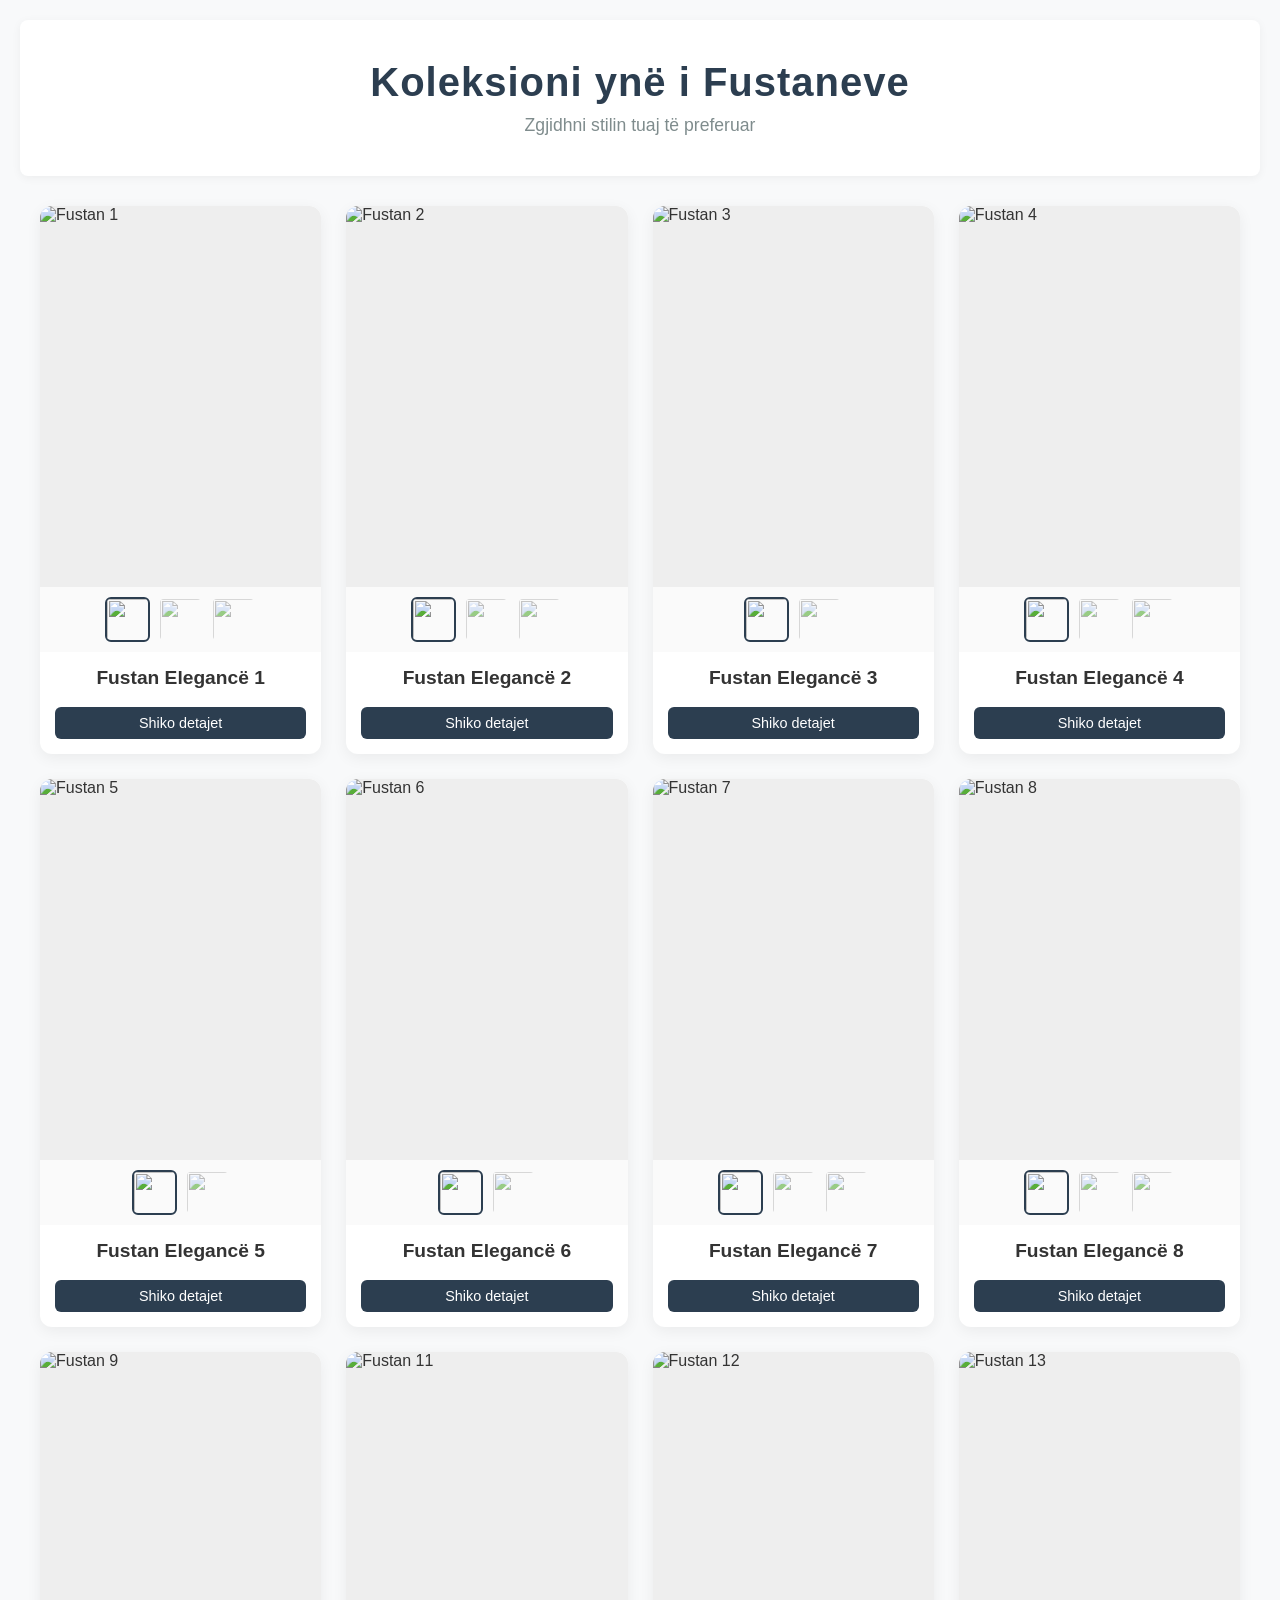
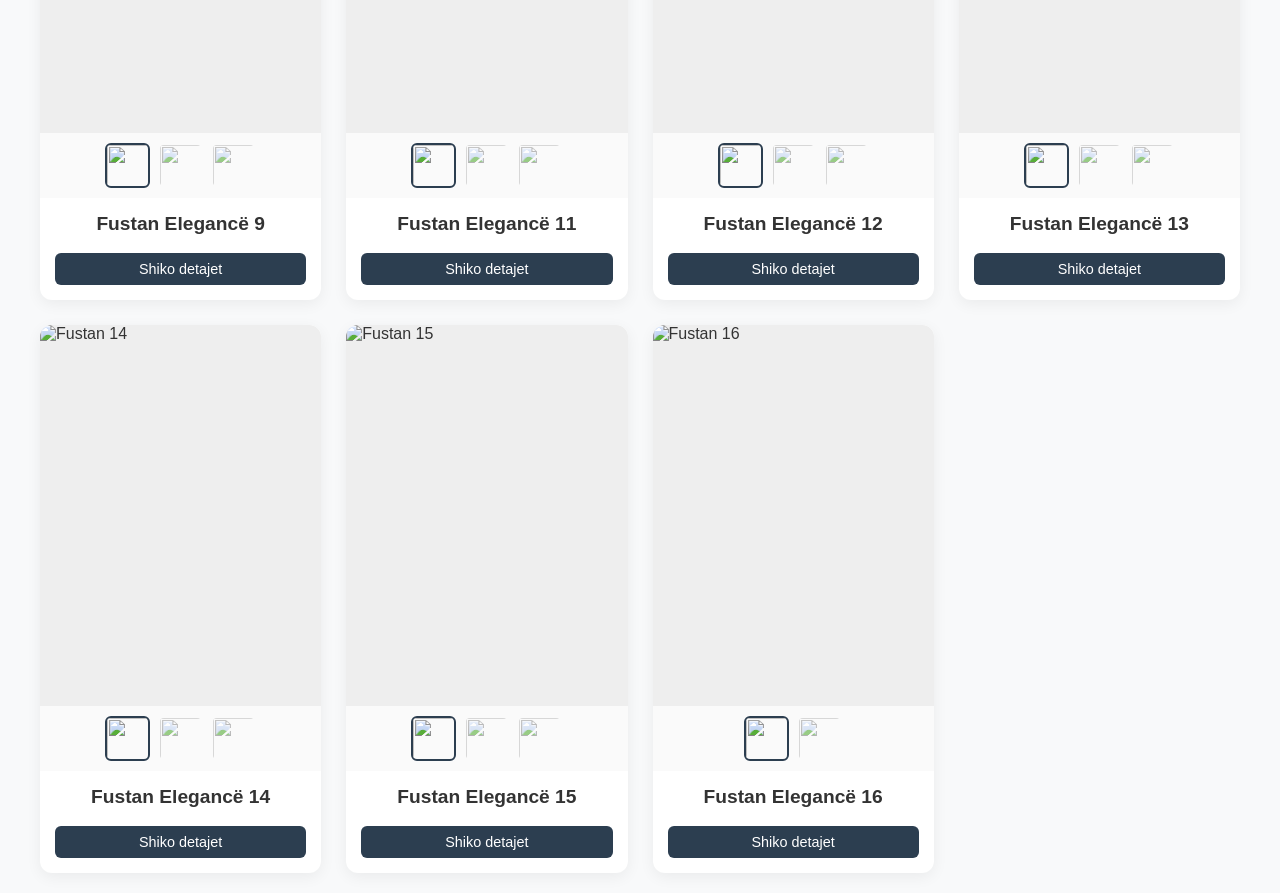
==== commit 58f1e097: "Update dresses.html" ====
--- a/dresses.html
+++ b/dresses.html
@@ -3,333 +3,392 @@
 <head>
     <meta charset="UTF-8">
     <meta name="viewport" content="width=device-width, initial-scale=1.0">
-    <title>Chloe Dress Store | Koleksioni</title>
-    <link href="https://fonts.googleapis.com/css2?family=Great+Vibes&family=Montserrat:wght@300;400;500;600;700&display=swap" rel="stylesheet">
-    <link rel="stylesheet" href="https://cdnjs.cloudflare.com/ajax/libs/font-awesome/6.4.0/css/all.min.css">
+    <title>Koleksioni i Fustaneve - Dresses</title>
     <style>
-        :root {
-            --primary: #c2185b;
-            --primary-hover: #9c0d45;
-            --accent: #ffd700;
-            --dark: #1a1a1a;
-            --light-bg: #fff0f5;
-            --white: #ffffff;
-            --gray: #666666;
-            --shadow: 0 5px 20px rgba(0,0,0,0.08);
-        }
-
-        * { margin: 0; padding: 0; box-sizing: border-box; font-family: 'Montserrat', sans-serif; scroll-behavior: smooth; }
-        body { background-color: var(--light-bg); color: var(--dark); }
-
-        header { background: var(--primary); padding: 15px 5%; position: sticky; top: 0; z-index: 1000; border-bottom: 3px solid var(--accent); }
-        .nav-container { display: flex; justify-content: space-between; align-items: center; max-width: 1200px; margin: 0 auto; }
-        .logo { display: flex; align-items: center; gap: 10px; text-decoration: none; }
-        .logo-circle { width: 45px; height: 45px; border: 2px solid var(--accent); border-radius: 50%; display: flex; align-items: center; justify-content: center; color: var(--accent); font-size: 1.2rem; }
-        .logo-text { font-family: 'Great Vibes', cursive; font-size: 2.2rem; color: var(--accent); font-weight: bold; line-height: 1; }
-        .logo-sub { display: block; font-size: 0.65rem; letter-spacing: 2px; color: var(--white); text-transform: uppercase; }
-
-        .nav-menu { display: flex; list-style: none; gap: 15px; }
-        .nav-link { color: var(--white); text-decoration: none; font-weight: 600; font-size: 0.9rem; padding: 8px 16px; border-radius: 20px; transition: 0.3s; }
-        .nav-link:hover, .nav-link.active { background: var(--accent); color: var(--dark); }
-        
-        .nav-icons { display: flex; align-items: center; gap: 20px; }
-        .cart-icon-btn { background: transparent; border: none; color: var(--white); font-size: 1.3rem; cursor: pointer; position: relative; }
-        .cart-badge { position: absolute; top: -8px; right: -10px; background: var(--accent); color: var(--dark); font-size: 0.75rem; font-weight: bold; width: 20px; height: 20px; border-radius: 50%; display: flex; align-items: center; justify-content: center; }
-        .hamburger { display: none; color: var(--white); font-size: 1.5rem; cursor: pointer; }
-
-        .catalog { max-width: 1200px; margin: 40px auto; padding: 0 20px; }
-        .page-title { text-align: center; font-size: 2.2rem; color: var(--primary); margin-bottom: 5px; }
-        .page-subtitle { text-align: center; color: var(--gray); margin-bottom: 40px; font-size: 0.95rem; }
-
-        .product-grid { display: grid; grid-template-columns: repeat(auto-fit, minmax(260px, 1fr)); gap: 30px; }
-        .product-card { background: var(--white); border-radius: 15px; overflow: hidden; box-shadow: var(--shadow); display: flex; flex-direction: column; }
-
-        /* Carousel Styling */
-        .carousel { position: relative; height: 330px; overflow: hidden; }
-        .carousel-img { width: 100%; height: 100%; object-fit: cover; display: none; }
-        .carousel-img.active { display: block; }
-        .carousel-btn { position: absolute; top: 50%; transform: translateY(-50%); background: rgba(0,0,0,0.4); color: white; border: none; width: 30px; height: 30px; border-radius: 50%; cursor: pointer; transition: 0.3s; }
-        .carousel-btn:hover { background: var(--primary); }
-        .prev { left: 10px; }
-        .next { right: 10px; }
-
-        .product-details { padding: 20px; display: flex; flex-direction: column; flex-grow: 1; }
-        .product-code { font-size: 0.8rem; color: var(--primary); font-weight: 700; letter-spacing: 1px; text-transform: uppercase; margin-bottom: 5px; }
-        .product-title { font-size: 1.1rem; font-weight: 600; margin-bottom: 8px; }
-        .product-price { font-size: 1.25rem; font-weight: 700; color: var(--dark); margin-bottom: 15px; }
-
-        .size-selector { margin-bottom: 15px; }
-        .size-selector label { display: block; font-size: 0.85rem; font-weight: 600; margin-bottom: 5px; }
-        .size-select { width: 100%; padding: 10px; border: 1px solid #ccc; border-radius: 8px; font-size: 0.9rem; outline: none; background: #fff; cursor: pointer; }
-
-        .add-btn { background: var(--primary); color: var(--white); border: none; padding: 12px; border-radius: 8px; font-weight: 600; cursor: pointer; transition: 0.3s; display: flex; align-items: center; justify-content: center; gap: 8px; }
-        .add-btn:hover { background: var(--primary-hover); }
-
-        /* Pagination Nav */
-        .pagination { display: flex; justify-content: center; gap: 8px; margin-top: 50px; }
-        .page-num { width: 40px; height: 40px; border-radius: 8px; background: var(--white); border: 1px solid #ddd; display: flex; align-items: center; justify-content: center; text-decoration: none; color: var(--dark); font-weight: 600; transition: 0.3s; }
-        .page-num.active, .page-num:hover { background: var(--primary); color: var(--white); border-color: var(--primary); }
-
-        /* Cart Drawer */
-        .cart-modal { position: fixed; top: 0; right: -100%; width: 100%; max-width: 400px; height: 100vh; background: var(--white); box-shadow: -5px 0 25px rgba(0,0,0,0.2); z-index: 2000; transition: 0.4s; display: flex; flex-direction: column; }
-        .cart-modal.open { right: 0; }
-        .cart-header { background: var(--primary); color: var(--white); padding: 20px; display: flex; justify-content: space-between; align-items: center; }
-        .close-cart { background: none; border: none; color: var(--white); font-size: 1.5rem; cursor: pointer; }
-        .cart-body { padding: 20px; overflow-y: auto; flex-grow: 1; }
-        .cart-item { display: flex; justify-content: space-between; align-items: center; margin-bottom: 15px; padding-bottom: 15px; border-bottom: 1px solid #eee; }
-        .cart-footer { padding: 20px; background: #f9f9f9; border-top: 1px solid #eee; }
-        .cart-total { display: flex; justify-content: space-between; font-weight: 700; margin-bottom: 15px; font-size: 1.1rem; }
-        .order-form { display: flex; flex-direction: column; gap: 10px; }
-        .order-form input { padding: 10px; border: 1px solid #ccc; border-radius: 5px; font-size: 0.9rem; }
-        .btn-whatsapp { background: #25D366; color: white; border: none; padding: 12px; border-radius: 8px; font-weight: 700; cursor: pointer; display: flex; align-items: center; justify-content: center; gap: 8px; width: 100%; text-transform: uppercase; }
-
-        footer { background: var(--dark); color: var(--white); padding: 40px 5% 20px 5%; border-top: 4px solid var(--accent); text-align: center; }
-        .footer-content { max-width: 1200px; margin: 0 auto; display: flex; flex-direction: column; align-items: center; gap: 20px; }
-        .social-icons { display: flex; gap: 20px; }
-        .social-btn { width: 45px; height: 45px; background: rgba(255, 255, 255, 0.1); color: var(--accent); border-radius: 50%; display: flex; align-items: center; justify-content: center; font-size: 1.3rem; text-decoration: none; border: 1px solid rgba(255, 215, 0, 0.3); transition: 0.3s; }
-        .social-btn:hover { background: var(--primary); color: var(--white); transform: translateY(-3px); }
-        .copyright { margin-top: 20px; padding-top: 20px; border-top: 1px solid #333; color: #888; font-size: 0.85rem; width: 100%; }
-
-        .overlay { position: fixed; inset: 0; background: rgba(0,0,0,0.5); z-index: 1500; display: none; }
-        .overlay.active { display: block; }
-
-        @media (max-width: 768px) {
-            .nav-menu { position: fixed; top: 75px; left: -100%; width: 100%; height: calc(100vh - 75px); background: var(--primary); flex-direction: column; align-items: center; padding-top: 40px; transition: 0.4s; }
-            .nav-menu.active { left: 0; }
-            .hamburger { display: block; }
+        * {
+            box-sizing: border-box;
+            margin: 0;
+            padding: 0;
+            font-family: 'Segoe UI', Tahoma, Geneva, Verdana, sans-serif;
+        }
+
+        body {
+            background-color: #f8f9fa;
+            color: #333;
+            padding: 20px;
+        }
+
+        header {
+            text-align: center;
+            padding: 40px 0;
+            background: #fff;
+            margin-bottom: 30px;
+            box-shadow: 0 2px 10px rgba(0,0,0,0.05);
+            border-radius: 8px;
+        }
+
+        header h1 {
+            font-size: 2.5rem;
+            color: #2c3e50;
+            margin-bottom: 10px;
+            letter-spacing: 1px;
+        }
+
+        header p {
+            color: #7f8c8d;
+            font-size: 1.1rem;
+        }
+
+        .products-grid {
+            display: grid;
+            grid-template-columns: repeat(auto-fill, minmax(280px, 1fr));
+            gap: 25px;
+            max-width: 1200px;
+            margin: 0 auto;
+        }
+
+        .product-card {
+            background: #fff;
+            border-radius: 12px;
+            overflow: hidden;
+            box-shadow: 0 4px 15px rgba(0,0,0,0.06);
+            transition: transform 0.3s ease, box-shadow 0.3s ease;
+            display: flex;
+            flex-direction: column;
+        }
+
+        .product-card:hover {
+            transform: translateY(-5px);
+            box-shadow: 0 8px 25px rgba(0,0,0,0.12);
+        }
+
+        .main-img-container {
+            width: 100%;
+            height: 380px;
+            overflow: hidden;
+            background-color: #eee;
+        }
+
+        .main-img-container img {
+            width: 100%;
+            height: 100%;
+            object-fit: cover;
+            transition: opacity 0.3s ease;
+        }
+
+        .thumbnails {
+            display: flex;
+            justify-content: center;
+            gap: 8px;
+            padding: 10px;
+            background: #fafafa;
+            border-top: 1px solid #eee;
+        }
+
+        .thumb {
+            width: 45px;
+            height: 45px;
+            border-radius: 6px;
+            object-fit: cover;
+            cursor: pointer;
+            opacity: 0.6;
+            border: 2px solid transparent;
+            transition: all 0.2s ease;
+        }
+
+        .thumb:hover, .thumb.active {
+            opacity: 1;
+            border-color: #2c3e50;
+        }
+
+        .product-info {
+            padding: 15px;
+            text-align: center;
+            flex-grow: 1;
+            display: flex;
+            flex-direction: column;
+            justify-content: space-between;
+        }
+
+        .product-title {
+            font-size: 1.2rem;
+            font-weight: 600;
+            color: #333;
+            margin-bottom: 8px;
+        }
+
+        .btn-details {
+            display: inline-block;
+            margin-top: 10px;
+            padding: 8px 16px;
+            background-color: #2c3e50;
+            color: #fff;
+            text-decoration: none;
+            border-radius: 6px;
+            font-size: 0.9rem;
+            transition: background 0.2s;
+        }
+
+        .btn-details:hover {
+            background-color: #1a252f;
         }
     </style>
 </head>
 <body>
 
     <header>
-        <div class="nav-container">
-            <a href="index.html" class="logo">
-                <div class="logo-circle"><i class="fas fa-crown"></i></div>
-                <div><span class="logo-text">Chloe</span><span class="logo-sub">Dress Store</span></div>
-            </a>
-            <ul class="nav-menu" id="navMenu">
-                <li><a href="index.html" class="nav-link">Kreu</a></li>
-                <li><a href="koleksioni.html" class="nav-link active">Koleksioni i Fustaneve</a></li>
-                <li><a href="#kontakt" class="nav-link">Kontakt</a></li>
-            </ul>
-            <div class="nav-icons">
-                <button class="cart-icon-btn" id="openCart">
-                    <i class="fas fa-shopping-bag"></i>
-                    <span class="cart-badge" id="cartCount">0</span>
-                </button>
-                <div class="hamburger" id="hamburger"><i class="fas fa-bars"></i></div>
-            </div>
-        </div>
+        <h1>Koleksioni ynë i Fustaneve</h1>
+        <p>Zgjidhni stilin tuaj të preferuar</p>
     </header>
 
-    <section class="catalog">
-        <h1 class="page-title">Koleksioni i Fustaneve</h1>
-        <p class="page-subtitle">Përzgjidhnin fustanin dhe masën e dëshiruar të fëmijës</p>
-
-        <div class="product-grid">
-
-            <!-- Model 1 -->
-            <div class="product-card">
-                <div class="carousel" id="car-1">
-                    <img src="https://images.unsplash.com/photo-1621452773781-0f992fd1f5cb?auto=format&fit=crop&w=600&q=80" class="carousel-img active" alt="Foto 1">
-                    <img src="https://images.unsplash.com/photo-1543854579-72969618365b?auto=format&fit=crop&w=600&q=80" class="carousel-img" alt="Foto 2">
-                    <button class="carousel-btn prev" onclick="moveImg('car-1', -1)">&lt;</button>
-                    <button class="carousel-btn next" onclick="moveImg('car-1', 1)">&gt;</button>
-                </div>
-                <div class="product-details">
-                    <div class="product-code">Chloe Signature N°01</div>
-                    <h3 class="product-title">Fustan me Dantellë & Tull</h3>
-                    <div class="product-price">3,800 ALL</div>
-                    
-                    <div class="size-selector">
-                        <label>Zgjidh Masën:</label>
-                        <select class="size-select" id="size-1">
-                            <option value="0-3 Muaj">0 - 3 Muaj</option>
-                            <option value="3-6 Muaj">3 - 6 Muaj</option>
-                            <option value="6-9 Muaj">6 - 9 Muaj</option>
-                            <option value="9-12 Muaj">9 - 12 Muaj</option>
-                            <option value="1 Vjeç">1 Vjeç</option>
-                            <option value="2 Vjeç">2 Vjeç</option>
-                            <option value="3 Vjeç">3 Vjeç</option>
-                            <option value="4 Vjeç">4 Vjeç</option>
-                            <option value="5 Vjeç">5 Vjeç</option>
-                            <option value="6-10 Vjeç">6 - 10 Vjeç</option>
-                            <option value="11-15+ Vjeç">11 - 15+ Vjeç</option>
-                        </select>
-                    </div>
-                    <button class="add-btn" onclick="addToCart('Chloe Signature N°01', 3800, 'size-1')"><i class="fas fa-cart-plus"></i> Shto në Shportë</button>
-                </div>
-            </div>
-
-            <!-- Model 2 -->
-            <div class="product-card">
-                <div class="carousel" id="car-2">
-                    <img src="https://images.unsplash.com/photo-1518831959646-742c3a14ebf7?auto=format&fit=crop&w=600&q=80" class="carousel-img active" alt="Foto 1">
-                    <img src="https://images.unsplash.com/photo-1621452773781-0f992fd1f5cb?auto=format&fit=crop&w=600&q=80" class="carousel-img" alt="Foto 2">
-                    <button class="carousel-btn prev" onclick="moveImg('car-2', -1)">&lt;</button>
-                    <button class="carousel-btn next" onclick="moveImg('car-2', 1)">&gt;</button>
-                </div>
-                <div class="product-details">
-                    <div class="product-code">Chloe Signature N°02</div>
-                    <h3 class="product-title">Fustan Princeshë Elegante</h3>
-                    <div class="product-price">4,200 ALL</div>
-                    
-                    <div class="size-selector">
-                        <label>Zgjidh Masën:</label>
-                        <select class="size-select" id="size-2">
-                            <option value="0-3 Muaj">0 - 3 Muaj</option>
-                            <option value="3-6 Muaj">3 - 6 Muaj</option>
-                            <option value="6-9 Muaj">6 - 9 Muaj</option>
-                            <option value="9-12 Muaj">9 - 12 Muaj</option>
-                            <option value="1 Vjeç">1 Vjeç</option>
-                            <option value="2 Vjeç">2 Vjeç</option>
-                            <option value="3 Vjeç">3 Vjeç</option>
-                            <option value="4 Vjeç">4 Vjeç</option>
-                            <option value="5 Vjeç">5 Vjeç</option>
-                            <option value="6-10 Vjeç">6 - 10 Vjeç</option>
-                            <option value="11-15+ Vjeç">11 - 15+ Vjeç</option>
-                        </select>
-                    </div>
-                    <button class="add-btn" onclick="addToCart('Chloe Signature N°02', 4200, 'size-2')"><i class="fas fa-cart-plus"></i> Shto në Shportë</button>
-                </div>
-            </div>
-
-        </div>
-
-        <!-- Navigation Pagination -->
-        <div class="pagination">
-            <a href="#" class="page-num active">1</a>
-            <a href="#" class="page-num">2</a>
-            <a href="#" class="page-num">3</a>
-            <a href="#" class="page-num">4</a>
-        </div>
-    </section>
-
-    <footer id="kontakt">
-        <div class="footer-content">
-            <h3 style="color: var(--accent); font-family: 'Great Vibes', cursive; font-size: 2rem;">Chloe Dress Store</h3>
-            <div class="social-icons">
-                <a href="https://wa.me/355686715188" target="_blank" class="social-btn"><i class="fab fa-whatsapp"></i></a>
-                <a href="https://instagram.com/chloe_dress_store" target="_blank" class="social-btn"><i class="fab fa-instagram"></i></a>
-                <a href="https://tiktok.com/@chloe_dress" target="_blank" class="social-btn"><i class="fab fa-tiktok"></i></a>
-            </div>
-        </div>
-        <div class="copyright">&copy; 2026 Chloe Dress Store. Të gjitha të drejtat të rezervuara.</div>
-    </footer>
-
-    <div class="overlay" id="overlay"></div>
-    <div class="cart-modal" id="cartModal">
-        <div class="cart-header">
-            <h3>Shporta Juaj</h3>
-            <button class="close-cart" id="closeCart">&times;</button>
-        </div>
-        <div class="cart-body" id="cartItems">
-            <p style="text-align:center; color:#888;">Shporta është bosh.</p>
-        </div>
-        <div class="cart-footer">
-            <div class="cart-total">
-                <span>Total:</span>
-                <span id="cartTotalSum">0 ALL</span>
-            </div>
-            <div class="order-form">
-                <input type="text" id="custName" placeholder="Emri & Mbiemri" required>
-                <input type="text" id="custAddress" placeholder="Adresa / Qyteti" required>
-                <input type="tel" id="custPhone" placeholder="Numri i Telefonit" required>
-                <button class="btn-whatsapp" onclick="sendOrderWhatsApp()"><i class="fab fa-whatsapp"></i> Porosit në WhatsApp</button>
-            </div>
-        </div>
+    <div class="products-grid">
+
+        <!-- Dress 1 -->
+        <div class="product-card">
+            <div class="main-img-container">
+                <img id="main-dress1" src="images/Dress1_1.jpg" alt="Fustan 1">
+            </div>
+            <div class="thumbnails">
+                <img class="thumb active" src="images/Dress1_1.jpg" onclick="changeImage('main-dress1', this.src, this)">
+                <img class="thumb" src="images/Dress1_2.jpg" onclick="changeImage('main-dress1', this.src, this)">
+                <img class="thumb" src="images/Dress1_3.jpg" onclick="changeImage('main-dress1', this.src, this)">
+            </div>
+            <div class="product-info">
+                <div class="product-title">Fustan Elegancë 1</div>
+                <a href="#" class="btn-details">Shiko detajet</a>
+            </div>
+        </div>
+
+        <!-- Dress 2 -->
+        <div class="product-card">
+            <div class="main-img-container">
+                <img id="main-dress2" src="images/Dress2_1.jpg" alt="Fustan 2">
+            </div>
+            <div class="thumbnails">
+                <img class="thumb active" src="images/Dress2_1.jpg" onclick="changeImage('main-dress2', this.src, this)">
+                <img class="thumb" src="images/Dress2_2.jpg" onclick="changeImage('main-dress2', this.src, this)">
+                <img class="thumb" src="images/Dress2_3.jpg" onclick="changeImage('main-dress2', this.src, this)">
+            </div>
+            <div class="product-info">
+                <div class="product-title">Fustan Elegancë 2</div>
+                <a href="#" class="btn-details">Shiko detajet</a>
+            </div>
+        </div>
+
+        <!-- Dress 3 -->
+        <div class="product-card">
+            <div class="main-img-container">
+                <img id="main-dress3" src="images/Dress3_1.jpg" alt="Fustan 3">
+            </div>
+            <div class="thumbnails">
+                <img class="thumb active" src="images/Dress3_1.jpg" onclick="changeImage('main-dress3', this.src, this)">
+                <img class="thumb" src="images/Dress3_2.jpg" onclick="changeImage('main-dress3', this.src, this)">
+            </div>
+            <div class="product-info">
+                <div class="product-title">Fustan Elegancë 3</div>
+                <a href="#" class="btn-details">Shiko detajet</a>
+            </div>
+        </div>
+
+        <!-- Dress 4 -->
+        <div class="product-card">
+            <div class="main-img-container">
+                <img id="main-dress4" src="images/Dress4_1.jpg" alt="Fustan 4">
+            </div>
+            <div class="thumbnails">
+                <img class="thumb active" src="images/Dress4_1.jpg" onclick="changeImage('main-dress4', this.src, this)">
+                <img class="thumb" src="images/Dress4_2.jpg" onclick="changeImage('main-dress4', this.src, this)">
+                <img class="thumb" src="images/Dress4_3.jpg" onclick="changeImage('main-dress4', this.src, this)">
+            </div>
+            <div class="product-info">
+                <div class="product-title">Fustan Elegancë 4</div>
+                <a href="#" class="btn-details">Shiko detajet</a>
+            </div>
+        </div>
+
+        <!-- Dress 5 -->
+        <div class="product-card">
+            <div class="main-img-container">
+                <img id="main-dress5" src="images/Dress5_1.jpg" alt="Fustan 5">
+            </div>
+            <div class="thumbnails">
+                <img class="thumb active" src="images/Dress5_1.jpg" onclick="changeImage('main-dress5', this.src, this)">
+                <img class="thumb" src="images/Dress5_2.jpg" onclick="changeImage('main-dress5', this.src, this)">
+            </div>
+            <div class="product-info">
+                <div class="product-title">Fustan Elegancë 5</div>
+                <a href="#" class="btn-details">Shiko detajet</a>
+            </div>
+        </div>
+
+        <!-- Dress 6 -->
+        <div class="product-card">
+            <div class="main-img-container">
+                <img id="main-dress6" src="images/Dress6_1.jpg" alt="Fustan 6">
+            </div>
+            <div class="thumbnails">
+                <img class="thumb active" src="images/Dress6_1.jpg" onclick="changeImage('main-dress6', this.src, this)">
+                <img class="thumb" src="images/Dress6_2.jpg" onclick="changeImage('main-dress6', this.src, this)">
+            </div>
+            <div class="product-info">
+                <div class="product-title">Fustan Elegancë 6</div>
+                <a href="#" class="btn-details">Shiko detajet</a>
+            </div>
+        </div>
+
+        <!-- Dress 7 -->
+        <div class="product-card">
+            <div class="main-img-container">
+                <img id="main-dress7" src="images/Dress7_1.jpg" alt="Fustan 7">
+            </div>
+            <div class="thumbnails">
+                <img class="thumb active" src="images/Dress7_1.jpg" onclick="changeImage('main-dress7', this.src, this)">
+                <img class="thumb" src="images/Dress7_2.jpg" onclick="changeImage('main-dress7', this.src, this)">
+                <img class="thumb" src="images/Dress7_3.jpg" onclick="changeImage('main-dress7', this.src, this)">
+            </div>
+            <div class="product-info">
+                <div class="product-title">Fustan Elegancë 7</div>
+                <a href="#" class="btn-details">Shiko detajet</a>
+            </div>
+        </div>
+
+        <!-- Dress 8 -->
+        <div class="product-card">
+            <div class="main-img-container">
+                <img id="main-dress8" src="images/Dress8_1.jpg" alt="Fustan 8">
+            </div>
+            <div class="thumbnails">
+                <img class="thumb active" src="images/Dress8_1.jpg" onclick="changeImage('main-dress8', this.src, this)">
+                <img class="thumb" src="images/Dress8_2.jpg" onclick="changeImage('main-dress8', this.src, this)">
+                <img class="thumb" src="images/Dress8_3.jpg" onclick="changeImage('main-dress8', this.src, this)">
+            </div>
+            <div class="product-info">
+                <div class="product-title">Fustan Elegancë 8</div>
+                <a href="#" class="btn-details">Shiko detajet</a>
+            </div>
+        </div>
+
+        <!-- Dress 9 -->
+        <div class="product-card">
+            <div class="main-img-container">
+                <img id="main-dress9" src="images/Dress9_1.jpg" alt="Fustan 9">
+            </div>
+            <div class="thumbnails">
+                <img class="thumb active" src="images/Dress9_1.jpg" onclick="changeImage('main-dress9', this.src, this)">
+                <img class="thumb" src="images/Dress9_2.jpg" onclick="changeImage('main-dress9', this.src, this)">
+                <img class="thumb" src="images/Dress9_3.jpg" onclick="changeImage('main-dress9', this.src, this)">
+            </div>
+            <div class="product-info">
+                <div class="product-title">Fustan Elegancë 9</div>
+                <a href="#" class="btn-details">Shiko detajet</a>
+            </div>
+        </div>
+
+        <!-- Dress 11 -->
+        <div class="product-card">
+            <div class="main-img-container">
+                <img id="main-dress11" src="images/Dress11_1.jpg" alt="Fustan 11">
+            </div>
+            <div class="thumbnails">
+                <img class="thumb active" src="images/Dress11_1.jpg" onclick="changeImage('main-dress11', this.src, this)">
+                <img class="thumb" src="images/Dress11_2.jpg" onclick="changeImage('main-dress11', this.src, this)">
+                <img class="thumb" src="images/Dress11_3.jpg" onclick="changeImage('main-dress11', this.src, this)">
+            </div>
+            <div class="product-info">
+                <div class="product-title">Fustan Elegancë 11</div>
+                <a href="#" class="btn-details">Shiko detajet</a>
+            </div>
+        </div>
+
+        <!-- Dress 12 -->
+        <div class="product-card">
+            <div class="main-img-container">
+                <img id="main-dress12" src="images/Dress12_1.jpg" alt="Fustan 12">
+            </div>
+            <div class="thumbnails">
+                <img class="thumb active" src="images/Dress12_1.jpg" onclick="changeImage('main-dress12', this.src, this)">
+                <img class="thumb" src="images/Dress12_2.jpg" onclick="changeImage('main-dress12', this.src, this)">
+                <img class="thumb" src="images/Dress12_3.jpg" onclick="changeImage('main-dress12', this.src, this)">
+            </div>
+            <div class="product-info">
+                <div class="product-title">Fustan Elegancë 12</div>
+                <a href="#" class="btn-details">Shiko detajet</a>
+            </div>
+        </div>
+
+        <!-- Dress 13 -->
+        <div class="product-card">
+            <div class="main-img-container">
+                <img id="main-dress13" src="images/Dress13_1.jpg" alt="Fustan 13">
+            </div>
+            <div class="thumbnails">
+                <img class="thumb active" src="images/Dress13_1.jpg" onclick="changeImage('main-dress13', this.src, this)">
+                <img class="thumb" src="images/Dress13_2.jpg" onclick="changeImage('main-dress13', this.src, this)">
+                <img class="thumb" src="images/Dress13_3.jpg" onclick="changeImage('main-dress13', this.src, this)">
+            </div>
+            <div class="product-info">
+                <div class="product-title">Fustan Elegancë 13</div>
+                <a href="#" class="btn-details">Shiko detajet</a>
+            </div>
+        </div>
+
+        <!-- Dress 14 -->
+        <div class="product-card">
+            <div class="main-img-container">
+                <img id="main-dress14" src="images/Dress14_1.jpg" alt="Fustan 14">
+            </div>
+            <div class="thumbnails">
+                <img class="thumb active" src="images/Dress14_1.jpg" onclick="changeImage('main-dress14', this.src, this)">
+                <img class="thumb" src="images/Dress14_2.jpg" onclick="changeImage('main-dress14', this.src, this)">
+                <img class="thumb" src="images/Dress14_3.jpg" onclick="changeImage('main-dress14', this.src, this)">
+            </div>
+            <div class="product-info">
+                <div class="product-title">Fustan Elegancë 14</div>
+                <a href="#" class="btn-details">Shiko detajet</a>
+            </div>
+        </div>
+
+        <!-- Dress 15 -->
+        <div class="product-card">
+            <div class="main-img-container">
+                <img id="main-dress15" src="images/Dress15_1.jpg" alt="Fustan 15">
+            </div>
+            <div class="thumbnails">
+                <img class="thumb active" src="images/Dress15_1.jpg" onclick="changeImage('main-dress15', this.src, this)">
+                <img class="thumb" src="images/Dress15_2.jpg" onclick="changeImage('main-dress15', this.src, this)">
+                <img class="thumb" src="images/Dress15_3.jpg" onclick="changeImage('main-dress15', this.src, this)">
+            </div>
+            <div class="product-info">
+                <div class="product-title">Fustan Elegancë 15</div>
+                <a href="#" class="btn-details">Shiko detajet</a>
+            </div>
+        </div>
+
+        <!-- Dress 16 -->
+        <div class="product-card">
+            <div class="main-img-container">
+                <img id="main-dress16" src="images/Dress16_1.jpg" alt="Fustan 16">
+            </div>
+            <div class="thumbnails">
+                <img class="thumb active" src="images/Dress16_1.jpg" onclick="changeImage('main-dress16', this.src, this)">
+                <img class="thumb" src="images/Dress16_2.jpg" onclick="changeImage('main-dress16', this.src, this)">
+            </div>
+            <div class="product-info">
+                <div class="product-title">Fustan Elegancë 16</div>
+                <a href="#" class="btn-details">Shiko detajet</a>
+            </div>
+        </div>
+
     </div>
 
     <script>
-        // Carousel Toggle
-        function moveImg(carouselId, direction) {
-            const container = document.getElementById(carouselId);
-            const imgs = container.querySelectorAll('.carousel-img');
-            let activeIdx = 0;
-            imgs.forEach((img, idx) => {
-                if(img.classList.contains('active')) activeIdx = idx;
-                img.classList.remove('active');
-            });
-            let nextIdx = activeIdx + direction;
-            if(nextIdx >= imgs.length) nextIdx = 0;
-            if(nextIdx < 0) nextIdx = imgs.length - 1;
-            imgs[nextIdx].classList.add('active');
-        }
-
-        // Mobile Nav Auto Close
-        const hamburger = document.getElementById('hamburger');
-        const navMenu = document.getElementById('navMenu');
-        const navLinks = document.querySelectorAll('.nav-link');
-        hamburger.addEventListener('click', () => navMenu.classList.toggle('active'));
-        navLinks.forEach(link => link.addEventListener('click', () => navMenu.classList.remove('active')));
-
-        // Cart Logic
-        let cart = [];
-        const openCartBtn = document.getElementById('openCart');
-        const closeCartBtn = document.getElementById('closeCart');
-        const cartModal = document.getElementById('cartModal');
-        const overlay = document.getElementById('overlay');
-
-        function toggleCart() { cartModal.classList.toggle('open'); overlay.classList.toggle('active'); }
-        openCartBtn.addEventListener('click', toggleCart);
-        closeCartBtn.addEventListener('click', toggleCart);
-        overlay.addEventListener('click', toggleCart);
-
-        function addToCart(code, price, selectId) {
-            const size = document.getElementById(selectId).value;
-            cart.push({ code, price, size });
-            updateCartUI();
-            toggleCart();
-        }
-
-        function updateCartUI() {
-            const cartItemsContainer = document.getElementById('cartItems');
-            const cartCount = document.getElementById('cartCount');
-            const cartTotalSum = document.getElementById('cartTotalSum');
-            cartCount.innerText = cart.length;
-
-            if (cart.length === 0) {
-                cartItemsContainer.innerHTML = '<p style="text-align:center; color:#888;">Shporta është bosh.</p>';
-                cartTotalSum.innerText = '0 ALL';
-                return;
+        function changeImage(mainImageId, src, thumbElement) {
+            document.getElementById(mainImageId).src = src;
+            let siblings = thumbElement.parentElement.children;
+            for (let i = 0; i < siblings.length; i++) {
+                siblings[i].classList.remove('active');
             }
-
-            let html = '';
-            let total = 0;
-            cart.forEach((item, index) => {
-                total += item.price;
-                html += `
-                    <div class="cart-item">
-                        <div>
-                            <div style="font-weight:600">${item.code}</div>
-                            <div style="font-size:0.8rem; color:var(--primary)">Masa: ${item.size}</div>
-                            <div style="font-weight:700">${item.price} ALL</div>
-                        </div>
-                        <button style="color:red; background:none; border:none; cursor:pointer;" onclick="cart.splice(${index},1); updateCartUI();"><i class="fas fa-trash"></i></button>
-                    </div>
-                `;
-            });
-            cartItemsContainer.innerHTML = html;
-            cartTotalSum.innerText = total + ' ALL';
-        }
-
-        function sendOrderWhatsApp() {
-            if (cart.length === 0) return alert("Shporta është bosh!");
-            const name = document.getElementById('custName').value.trim();
-            const address = document.getElementById('custAddress').value.trim();
-            const phone = document.getElementById('custPhone').value.trim();
-            if (!name || !address || !phone) return alert("Ju lutem plotësoni të gjitha fushat!");
-
-            let itemsList = "";
-            let total = 0;
-            cart.forEach((item, i) => {
-                itemsList += `${i + 1}. ${item.code} | Masa: ${item.size} - ${item.price} ALL%0A`;
-                total += item.price;
-            });
-
-            const message = `Përshëndetje *Chloe Dress Store*! Dëshiroj të bëj këtë porosi:%0A%0A*Porosia:*%0A${itemsList}%0A*Totali:* ${total} ALL%0A%0A*Të dhënat e klientit:*%0A👤 Emri: ${name}%0A📍 Adresa: ${address}%0A📞 Tel: ${phone}`;
-            window.open(`https://wa.me/355686715188?text=${message}`, '_blank');
+            thumbElement.classList.add('active');
         }
     </script>
 </body>
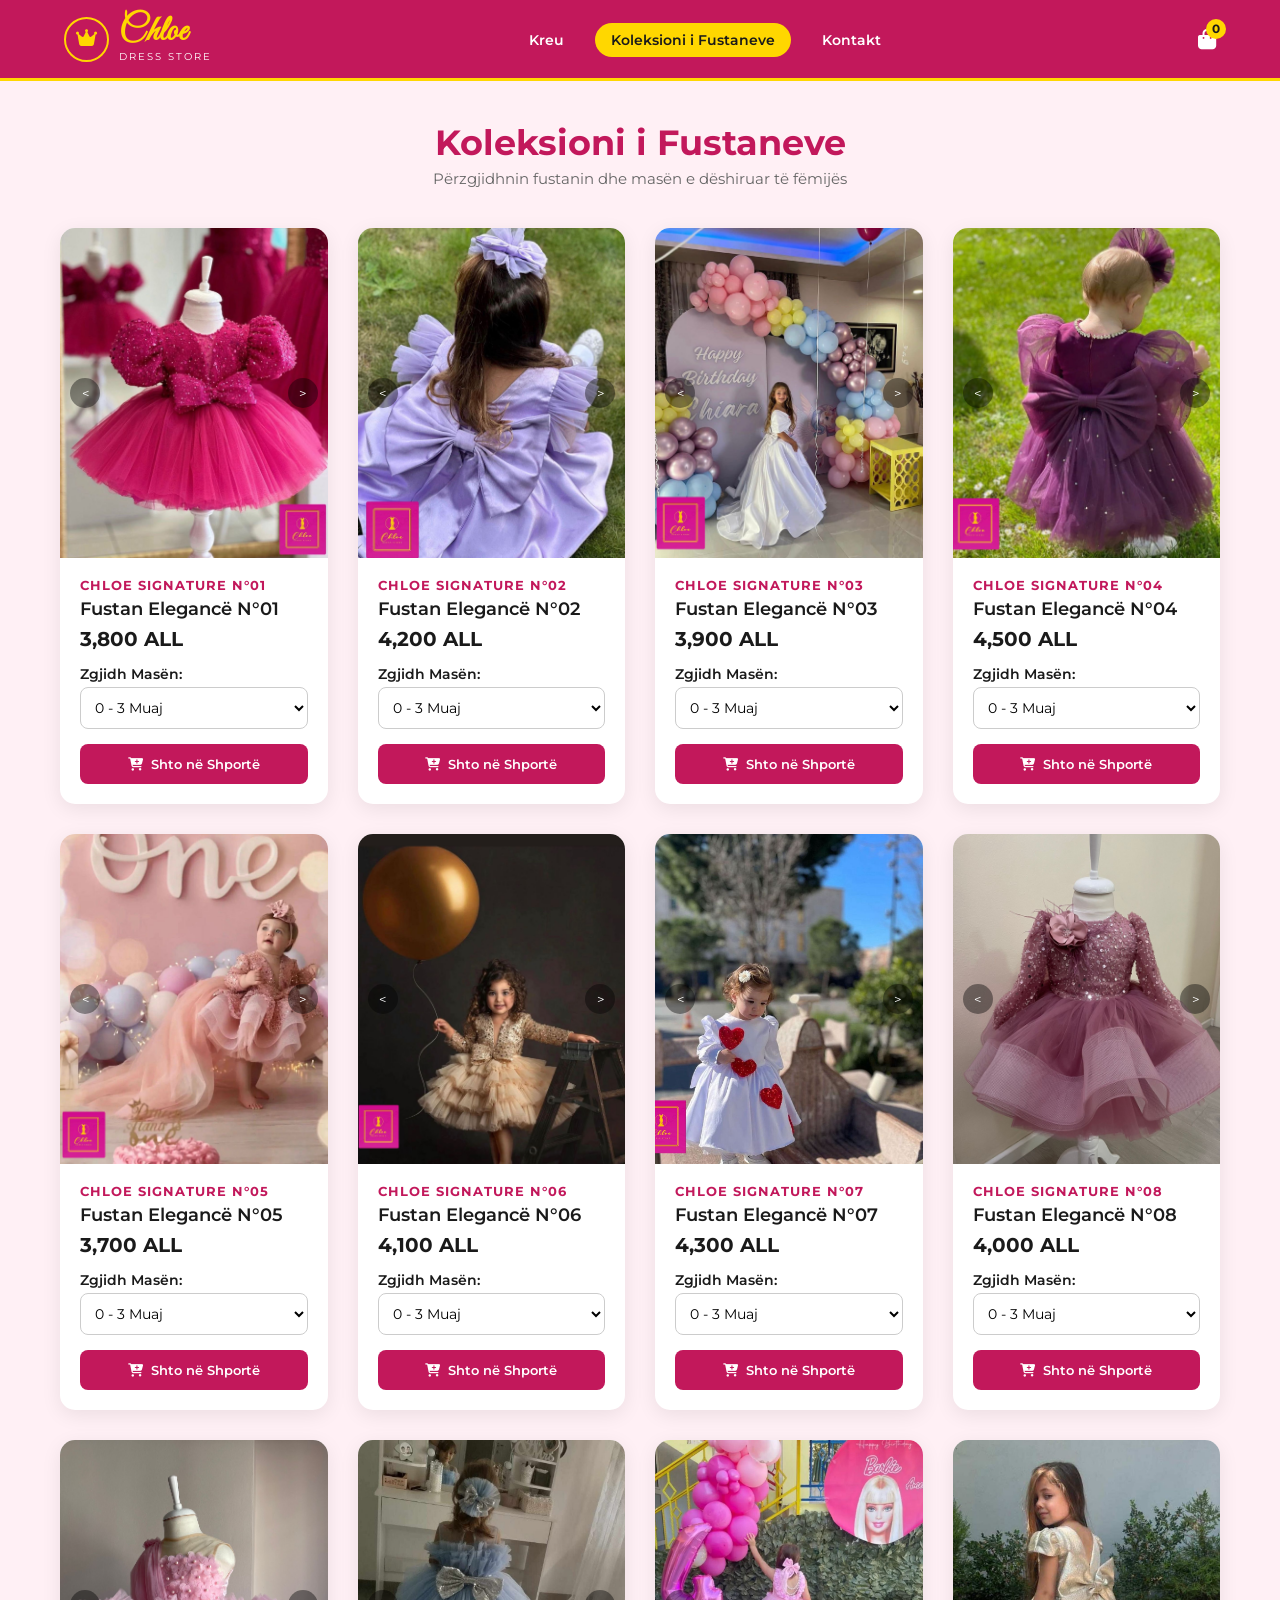
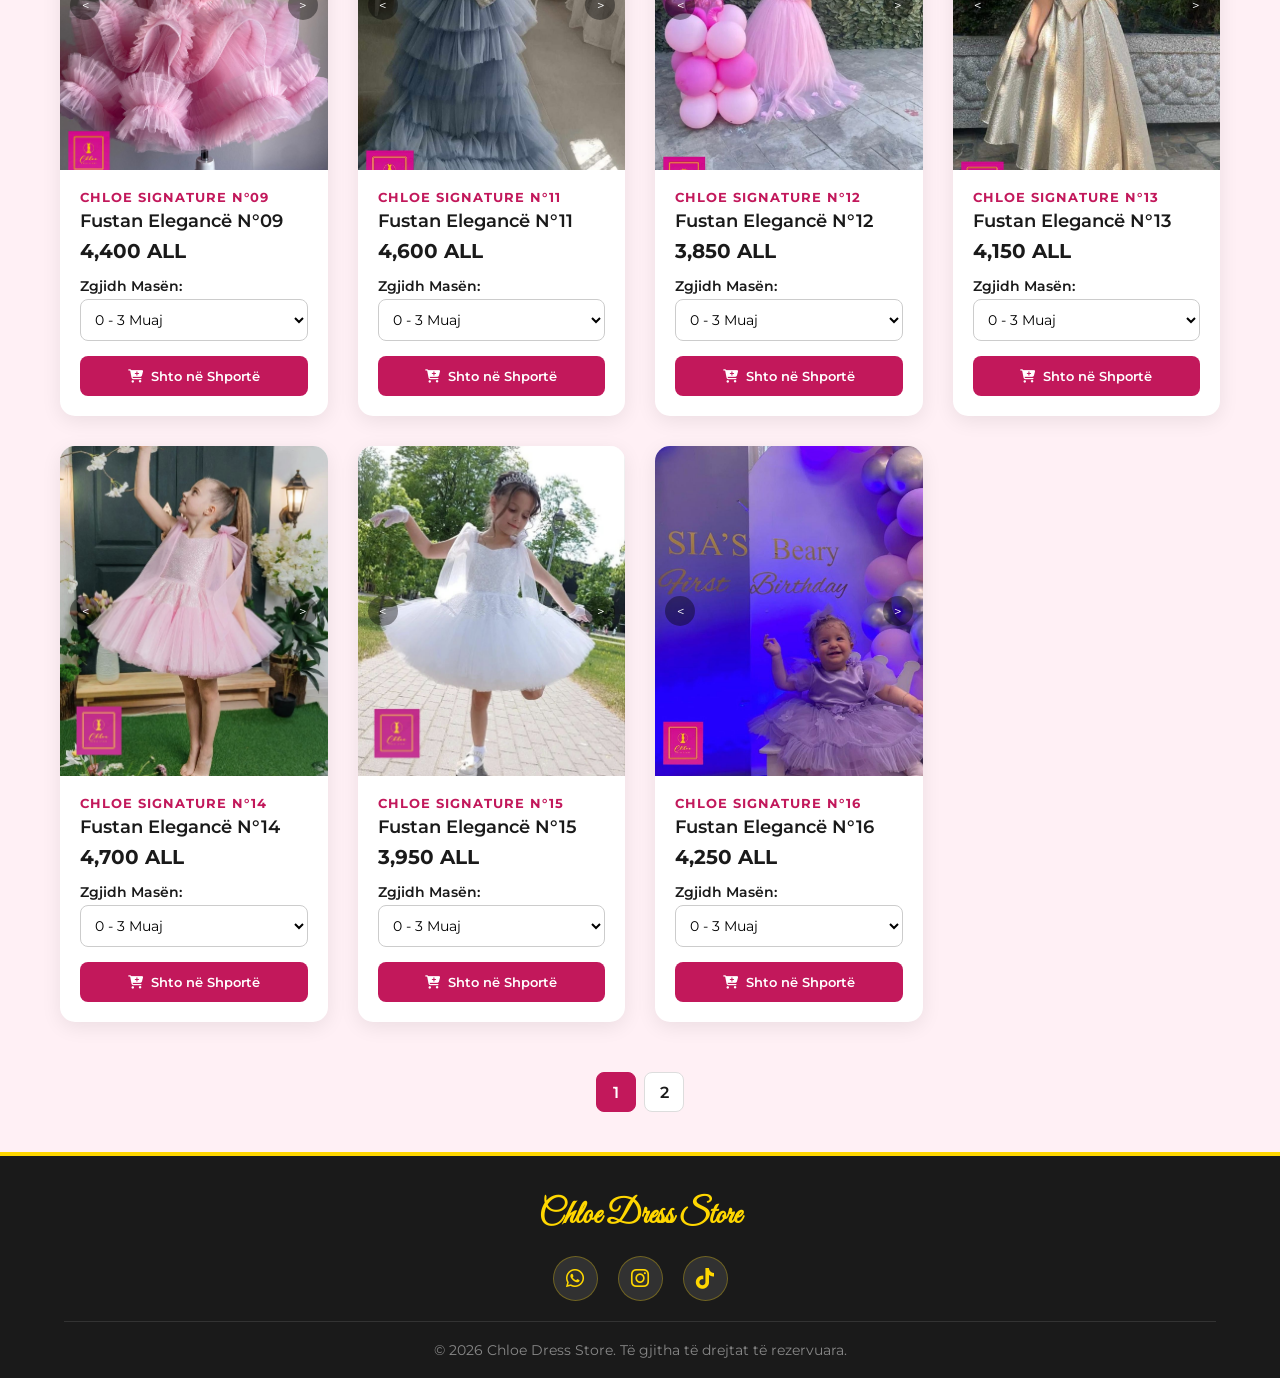
==== commit 43bbe630: "Update dresses.html" ====
--- a/dresses.html
+++ b/dresses.html
@@ -3,392 +3,755 @@
 <head>
     <meta charset="UTF-8">
     <meta name="viewport" content="width=device-width, initial-scale=1.0">
-    <title>Koleksioni i Fustaneve - Dresses</title>
+    <title>Chloe Dress Store | Koleksioni</title>
+    <link href="https://fonts.googleapis.com/css2?family=Great+Vibes&family=Montserrat:wght@300;400;500;600;700&display=swap" rel="stylesheet">
+    <link rel="stylesheet" href="https://cdnjs.cloudflare.com/ajax/libs/font-awesome/6.4.0/css/all.min.css">
     <style>
-        * {
-            box-sizing: border-box;
-            margin: 0;
-            padding: 0;
-            font-family: 'Segoe UI', Tahoma, Geneva, Verdana, sans-serif;
+        :root {
+            --primary: #c2185b;
+            --primary-hover: #9c0d45;
+            --accent: #ffd700;
+            --dark: #1a1a1a;
+            --light-bg: #fff0f5;
+            --white: #ffffff;
+            --gray: #666666;
+            --shadow: 0 5px 20px rgba(0,0,0,0.08);
         }
 
-        body {
-            background-color: #f8f9fa;
-            color: #333;
-            padding: 20px;
-        }
-
-        header {
-            text-align: center;
-            padding: 40px 0;
-            background: #fff;
-            margin-bottom: 30px;
-            box-shadow: 0 2px 10px rgba(0,0,0,0.05);
-            border-radius: 8px;
-        }
-
-        header h1 {
-            font-size: 2.5rem;
-            color: #2c3e50;
-            margin-bottom: 10px;
-            letter-spacing: 1px;
-        }
-
-        header p {
-            color: #7f8c8d;
-            font-size: 1.1rem;
-        }
-
-        .products-grid {
-            display: grid;
-            grid-template-columns: repeat(auto-fill, minmax(280px, 1fr));
-            gap: 25px;
-            max-width: 1200px;
-            margin: 0 auto;
-        }
-
-        .product-card {
-            background: #fff;
-            border-radius: 12px;
-            overflow: hidden;
-            box-shadow: 0 4px 15px rgba(0,0,0,0.06);
-            transition: transform 0.3s ease, box-shadow 0.3s ease;
-            display: flex;
-            flex-direction: column;
-        }
-
-        .product-card:hover {
-            transform: translateY(-5px);
-            box-shadow: 0 8px 25px rgba(0,0,0,0.12);
-        }
-
-        .main-img-container {
-            width: 100%;
-            height: 380px;
-            overflow: hidden;
-            background-color: #eee;
-        }
-
-        .main-img-container img {
-            width: 100%;
-            height: 100%;
-            object-fit: cover;
-            transition: opacity 0.3s ease;
-        }
-
-        .thumbnails {
-            display: flex;
-            justify-content: center;
-            gap: 8px;
-            padding: 10px;
-            background: #fafafa;
-            border-top: 1px solid #eee;
-        }
-
-        .thumb {
-            width: 45px;
-            height: 45px;
-            border-radius: 6px;
-            object-fit: cover;
-            cursor: pointer;
-            opacity: 0.6;
-            border: 2px solid transparent;
-            transition: all 0.2s ease;
-        }
-
-        .thumb:hover, .thumb.active {
-            opacity: 1;
-            border-color: #2c3e50;
-        }
-
-        .product-info {
-            padding: 15px;
-            text-align: center;
-            flex-grow: 1;
-            display: flex;
-            flex-direction: column;
-            justify-content: space-between;
-        }
-
-        .product-title {
-            font-size: 1.2rem;
-            font-weight: 600;
-            color: #333;
-            margin-bottom: 8px;
-        }
-
-        .btn-details {
-            display: inline-block;
-            margin-top: 10px;
-            padding: 8px 16px;
-            background-color: #2c3e50;
-            color: #fff;
-            text-decoration: none;
-            border-radius: 6px;
-            font-size: 0.9rem;
-            transition: background 0.2s;
-        }
-
-        .btn-details:hover {
-            background-color: #1a252f;
+        * { margin: 0; padding: 0; box-sizing: border-box; font-family: 'Montserrat', sans-serif; scroll-behavior: smooth; }
+        body { background-color: var(--light-bg); color: var(--dark); }
+
+        header { background: var(--primary); padding: 15px 5%; position: sticky; top: 0; z-index: 1000; border-bottom: 3px solid var(--accent); }
+        .nav-container { display: flex; justify-content: space-between; align-items: center; max-width: 1200px; margin: 0 auto; }
+        .logo { display: flex; align-items: center; gap: 10px; text-decoration: none; }
+        .logo-circle { width: 45px; height: 45px; border: 2px solid var(--accent); border-radius: 50%; display: flex; align-items: center; justify-content: center; color: var(--accent); font-size: 1.2rem; }
+        .logo-text { font-family: 'Great Vibes', cursive; font-size: 2.2rem; color: var(--accent); font-weight: bold; line-height: 1; }
+        .logo-sub { display: block; font-size: 0.65rem; letter-spacing: 2px; color: var(--white); text-transform: uppercase; }
+
+        .nav-menu { display: flex; list-style: none; gap: 15px; }
+        .nav-link { color: var(--white); text-decoration: none; font-weight: 600; font-size: 0.9rem; padding: 8px 16px; border-radius: 20px; transition: 0.3s; }
+        .nav-link:hover, .nav-link.active { background: var(--accent); color: var(--dark); }
+        
+        .nav-icons { display: flex; align-items: center; gap: 20px; }
+        .cart-icon-btn { background: transparent; border: none; color: var(--white); font-size: 1.3rem; cursor: pointer; position: relative; }
+        .cart-badge { position: absolute; top: -8px; right: -10px; background: var(--accent); color: var(--dark); font-size: 0.75rem; font-weight: bold; width: 20px; height: 20px; border-radius: 50%; display: flex; align-items: center; justify-content: center; }
+        .hamburger { display: none; color: var(--white); font-size: 1.5rem; cursor: pointer; }
+
+        .catalog { max-width: 1200px; margin: 40px auto; padding: 0 20px; }
+        .page-title { text-align: center; font-size: 2.2rem; color: var(--primary); margin-bottom: 5px; }
+        .page-subtitle { text-align: center; color: var(--gray); margin-bottom: 40px; font-size: 0.95rem; }
+
+        .product-grid { display: grid; grid-template-columns: repeat(auto-fit, minmax(260px, 1fr)); gap: 30px; }
+        .product-card { background: var(--white); border-radius: 15px; overflow: hidden; box-shadow: var(--shadow); display: flex; flex-direction: column; }
+
+        /* Carousel Styling */
+        .carousel { position: relative; height: 330px; overflow: hidden; background: #fafafa; }
+        .carousel-img { width: 100%; height: 100%; object-fit: cover; display: none; }
+        .carousel-img.active { display: block; }
+        .carousel-btn { position: absolute; top: 50%; transform: translateY(-50%); background: rgba(0,0,0,0.4); color: white; border: none; width: 30px; height: 30px; border-radius: 50%; cursor: pointer; transition: 0.3s; }
+        .carousel-btn:hover { background: var(--primary); }
+        .prev { left: 10px; }
+        .next { right: 10px; }
+
+        .product-details { padding: 20px; display: flex; flex-direction: column; flex-grow: 1; }
+        .product-code { font-size: 0.8rem; color: var(--primary); font-weight: 700; letter-spacing: 1px; text-transform: uppercase; margin-bottom: 5px; }
+        .product-title { font-size: 1.1rem; font-weight: 600; margin-bottom: 8px; }
+        .product-price { font-size: 1.25rem; font-weight: 700; color: var(--dark); margin-bottom: 15px; }
+
+        .size-selector { margin-bottom: 15px; }
+        .size-selector label { display: block; font-size: 0.85rem; font-weight: 600; margin-bottom: 5px; }
+        .size-select { width: 100%; padding: 10px; border: 1px solid #ccc; border-radius: 8px; font-size: 0.9rem; outline: none; background: #fff; cursor: pointer; }
+
+        .add-btn { background: var(--primary); color: var(--white); border: none; padding: 12px; border-radius: 8px; font-weight: 600; cursor: pointer; transition: 0.3s; display: flex; align-items: center; justify-content: center; gap: 8px; }
+        .add-btn:hover { background: var(--primary-hover); }
+
+        /* Pagination Nav */
+        .pagination { display: flex; justify-content: center; gap: 8px; margin-top: 50px; }
+        .page-num { width: 40px; height: 40px; border-radius: 8px; background: var(--white); border: 1px solid #ddd; display: flex; align-items: center; justify-content: center; text-decoration: none; color: var(--dark); font-weight: 600; transition: 0.3s; }
+        .page-num.active, .page-num:hover { background: var(--primary); color: var(--white); border-color: var(--primary); }
+
+        /* Cart Drawer */
+        .cart-modal { position: fixed; top: 0; right: -100%; width: 100%; max-width: 400px; height: 100vh; background: var(--white); box-shadow: -5px 0 25px rgba(0,0,0,0.2); z-index: 2000; transition: 0.4s; display: flex; flex-direction: column; }
+        .cart-modal.open { right: 0; }
+        .cart-header { background: var(--primary); color: var(--white); padding: 20px; display: flex; justify-content: space-between; align-items: center; }
+        .close-cart { background: none; border: none; color: var(--white); font-size: 1.5rem; cursor: pointer; }
+        .cart-body { padding: 20px; overflow-y: auto; flex-grow: 1; }
+        .cart-item { display: flex; justify-content: space-between; align-items: center; margin-bottom: 15px; padding-bottom: 15px; border-bottom: 1px solid #eee; }
+        .cart-footer { padding: 20px; background: #f9f9f9; border-top: 1px solid #eee; }
+        .cart-total { display: flex; justify-content: space-between; font-weight: 700; margin-bottom: 15px; font-size: 1.1rem; }
+        .order-form { display: flex; flex-direction: column; gap: 10px; }
+        .order-form input { padding: 10px; border: 1px solid #ccc; border-radius: 5px; font-size: 0.9rem; }
+        .btn-whatsapp { background: #25D366; color: white; border: none; padding: 12px; border-radius: 8px; font-weight: 700; cursor: pointer; display: flex; align-items: center; justify-content: center; gap: 8px; width: 100%; text-transform: uppercase; }
+
+        footer { background: var(--dark); color: var(--white); padding: 40px 5% 20px 5%; border-top: 4px solid var(--accent); text-align: center; }
+        .footer-content { max-width: 1200px; margin: 0 auto; display: flex; flex-direction: column; align-items: center; gap: 20px; }
+        .social-icons { display: flex; gap: 20px; }
+        .social-btn { width: 45px; height: 45px; background: rgba(255, 255, 255, 0.1); color: var(--accent); border-radius: 50%; display: flex; align-items: center; justify-content: center; font-size: 1.3rem; text-decoration: none; border: 1px solid rgba(255, 215, 0, 0.3); transition: 0.3s; }
+        .social-btn:hover { background: var(--primary); color: var(--white); transform: translateY(-3px); }
+        .copyright { margin-top: 20px; padding-top: 20px; border-top: 1px solid #333; color: #888; font-size: 0.85rem; width: 100%; }
+
+        .overlay { position: fixed; inset: 0; background: rgba(0,0,0,0.5); z-index: 1500; display: none; }
+        .overlay.active { display: block; }
+
+        @media (max-width: 768px) {
+            .nav-menu { position: fixed; top: 75px; left: -100%; width: 100%; height: calc(100vh - 75px); background: var(--primary); flex-direction: column; align-items: center; padding-top: 40px; transition: 0.4s; }
+            .nav-menu.active { left: 0; }
+            .hamburger { display: block; }
         }
     </style>
 </head>
 <body>
 
     <header>
-        <h1>Koleksioni ynë i Fustaneve</h1>
-        <p>Zgjidhni stilin tuaj të preferuar</p>
+        <div class="nav-container">
+            <a href="index.html" class="logo">
+                <div class="logo-circle"><i class="fas fa-crown"></i></div>
+                <div><span class="logo-text">Chloe</span><span class="logo-sub">Dress Store</span></div>
+            </a>
+            <ul class="nav-menu" id="navMenu">
+                <li><a href="index.html" class="nav-link">Kreu</a></li>
+                <li><a href="dresses.html" class="nav-link active">Koleksioni i Fustaneve</a></li>
+                <li><a href="#kontakt" class="nav-link">Kontakt</a></li>
+            </ul>
+            <div class="nav-icons">
+                <button class="cart-icon-btn" id="openCart">
+                    <i class="fas fa-shopping-bag"></i>
+                    <span class="cart-badge" id="cartCount">0</span>
+                </button>
+                <div class="hamburger" id="hamburger"><i class="fas fa-bars"></i></div>
+            </div>
+        </div>
     </header>
 
-    <div class="products-grid">
-
-        <!-- Dress 1 -->
-        <div class="product-card">
-            <div class="main-img-container">
-                <img id="main-dress1" src="images/Dress1_1.jpg" alt="Fustan 1">
-            </div>
-            <div class="thumbnails">
-                <img class="thumb active" src="images/Dress1_1.jpg" onclick="changeImage('main-dress1', this.src, this)">
-                <img class="thumb" src="images/Dress1_2.jpg" onclick="changeImage('main-dress1', this.src, this)">
-                <img class="thumb" src="images/Dress1_3.jpg" onclick="changeImage('main-dress1', this.src, this)">
-            </div>
-            <div class="product-info">
-                <div class="product-title">Fustan Elegancë 1</div>
-                <a href="#" class="btn-details">Shiko detajet</a>
-            </div>
+    <section class="catalog">
+        <h1 class="page-title">Koleksioni i Fustaneve</h1>
+        <p class="page-subtitle">Përzgjidhnin fustanin dhe masën e dëshiruar të fëmijës</p>
+
+        <div class="product-grid">
+
+            <!-- Model 1 -->
+            <div class="product-card">
+                <div class="carousel" id="car-1">
+                    <img src="Dresses Images/Dress1_1.jpg" class="carousel-img active" alt="Foto 1">
+                    <img src="Dresses Images/Dress1_2.jpg" class="carousel-img" alt="Foto 2">
+                    <img src="Dresses Images/Dress1_3.jpg" class="carousel-img" alt="Foto 3">
+                    <button class="carousel-btn prev" onclick="moveImg('car-1', -1)">&lt;</button>
+                    <button class="carousel-btn next" onclick="moveImg('car-1', 1)">&gt;</button>
+                </div>
+                <div class="product-details">
+                    <div class="product-code">Chloe Signature N°01</div>
+                    <h3 class="product-title">Fustan Elegancë N°01</h3>
+                    <div class="product-price">3,800 ALL</div>
+                    <div class="size-selector">
+                        <label>Zgjidh Masën:</label>
+                        <select class="size-select" id="size-1">
+                            <option value="0-3 Muaj">0 - 3 Muaj</option>
+                            <option value="3-6 Muaj">3 - 6 Muaj</option>
+                            <option value="6-9 Muaj">6 - 9 Muaj</option>
+                            <option value="9-12 Muaj">9 - 12 Muaj</option>
+                            <option value="1 Vjeç">1 Vjeç</option>
+                            <option value="2 Vjeç">2 Vjeç</option>
+                            <option value="3 Vjeç">3 Vjeç</option>
+                            <option value="4 Vjeç">4 Vjeç</option>
+                            <option value="5 Vjeç">5 Vjeç</option>
+                            <option value="6-10 Vjeç">6 - 10 Vjeç</option>
+                            <option value="11-15+ Vjeç">11 - 15+ Vjeç</option>
+                        </select>
+                    </div>
+                    <button class="add-btn" onclick="addToCart('Chloe Signature N°01', 3800, 'size-1')"><i class="fas fa-cart-plus"></i> Shto në Shportë</button>
+                </div>
+            </div>
+
+            <!-- Model 2 -->
+            <div class="product-card">
+                <div class="carousel" id="car-2">
+                    <img src="Dresses Images/Dress2_1.jpg" class="carousel-img active" alt="Foto 1">
+                    <img src="Dresses Images/Dress2_2.jpg" class="carousel-img" alt="Foto 2">
+                    <img src="Dresses Images/Dress2_3.jpg" class="carousel-img" alt="Foto 3">
+                    <button class="carousel-btn prev" onclick="moveImg('car-2', -1)">&lt;</button>
+                    <button class="carousel-btn next" onclick="moveImg('car-2', 1)">&gt;</button>
+                </div>
+                <div class="product-details">
+                    <div class="product-code">Chloe Signature N°02</div>
+                    <h3 class="product-title">Fustan Elegancë N°02</h3>
+                    <div class="product-price">4,200 ALL</div>
+                    <div class="size-selector">
+                        <label>Zgjidh Masën:</label>
+                        <select class="size-select" id="size-2">
+                            <option value="0-3 Muaj">0 - 3 Muaj</option>
+                            <option value="3-6 Muaj">3 - 6 Muaj</option>
+                            <option value="6-9 Muaj">6 - 9 Muaj</option>
+                            <option value="9-12 Muaj">9 - 12 Muaj</option>
+                            <option value="1 Vjeç">1 Vjeç</option>
+                            <option value="2 Vjeç">2 Vjeç</option>
+                            <option value="3 Vjeç">3 Vjeç</option>
+                            <option value="4 Vjeç">4 Vjeç</option>
+                            <option value="5 Vjeç">5 Vjeç</option>
+                            <option value="6-10 Vjeç">6 - 10 Vjeç</option>
+                            <option value="11-15+ Vjeç">11 - 15+ Vjeç</option>
+                        </select>
+                    </div>
+                    <button class="add-btn" onclick="addToCart('Chloe Signature N°02', 4200, 'size-2')"><i class="fas fa-cart-plus"></i> Shto në Shportë</button>
+                </div>
+            </div>
+
+            <!-- Model 3 -->
+            <div class="product-card">
+                <div class="carousel" id="car-3">
+                    <img src="Dresses Images/Dress3_1.jpg" class="carousel-img active" alt="Foto 1">
+                    <img src="Dresses Images/Dress3_2.jpg" class="carousel-img" alt="Foto 2">
+                    <button class="carousel-btn prev" onclick="moveImg('car-3', -1)">&lt;</button>
+                    <button class="carousel-btn next" onclick="moveImg('car-3', 1)">&gt;</button>
+                </div>
+                <div class="product-details">
+                    <div class="product-code">Chloe Signature N°03</div>
+                    <h3 class="product-title">Fustan Elegancë N°03</h3>
+                    <div class="product-price">3,900 ALL</div>
+                    <div class="size-selector">
+                        <label>Zgjidh Masën:</label>
+                        <select class="size-select" id="size-3">
+                            <option value="0-3 Muaj">0 - 3 Muaj</option>
+                            <option value="3-6 Muaj">3 - 6 Muaj</option>
+                            <option value="6-9 Muaj">6 - 9 Muaj</option>
+                            <option value="9-12 Muaj">9 - 12 Muaj</option>
+                            <option value="1 Vjeç">1 Vjeç</option>
+                            <option value="2 Vjeç">2 Vjeç</option>
+                            <option value="3 Vjeç">3 Vjeç</option>
+                            <option value="4 Vjeç">4 Vjeç</option>
+                            <option value="5 Vjeç">5 Vjeç</option>
+                            <option value="6-10 Vjeç">6 - 10 Vjeç</option>
+                            <option value="11-15+ Vjeç">11 - 15+ Vjeç</option>
+                        </select>
+                    </div>
+                    <button class="add-btn" onclick="addToCart('Chloe Signature N°03', 3900, 'size-3')"><i class="fas fa-cart-plus"></i> Shto në Shportë</button>
+                </div>
+            </div>
+
+            <!-- Model 4 -->
+            <div class="product-card">
+                <div class="carousel" id="car-4">
+                    <img src="Dresses Images/Dress4_1.jpg" class="carousel-img active" alt="Foto 1">
+                    <img src="Dresses Images/Dress4_2.jpg" class="carousel-img" alt="Foto 2">
+                    <img src="Dresses Images/Dress4_3.jpg" class="carousel-img" alt="Foto 3">
+                    <button class="carousel-btn prev" onclick="moveImg('car-4', -1)">&lt;</button>
+                    <button class="carousel-btn next" onclick="moveImg('car-4', 1)">&gt;</button>
+                </div>
+                <div class="product-details">
+                    <div class="product-code">Chloe Signature N°04</div>
+                    <h3 class="product-title">Fustan Elegancë N°04</h3>
+                    <div class="product-price">4,500 ALL</div>
+                    <div class="size-selector">
+                        <label>Zgjidh Masën:</label>
+                        <select class="size-select" id="size-4">
+                            <option value="0-3 Muaj">0 - 3 Muaj</option>
+                            <option value="3-6 Muaj">3 - 6 Muaj</option>
+                            <option value="6-9 Muaj">6 - 9 Muaj</option>
+                            <option value="9-12 Muaj">9 - 12 Muaj</option>
+                            <option value="1 Vjeç">1 Vjeç</option>
+                            <option value="2 Vjeç">2 Vjeç</option>
+                            <option value="3 Vjeç">3 Vjeç</option>
+                            <option value="4 Vjeç">4 Vjeç</option>
+                            <option value="5 Vjeç">5 Vjeç</option>
+                            <option value="6-10 Vjeç">6 - 10 Vjeç</option>
+                            <option value="11-15+ Vjeç">11 - 15+ Vjeç</option>
+                        </select>
+                    </div>
+                    <button class="add-btn" onclick="addToCart('Chloe Signature N°04', 4500, 'size-4')"><i class="fas fa-cart-plus"></i> Shto në Shportë</button>
+                </div>
+            </div>
+
+            <!-- Model 5 -->
+            <div class="product-card">
+                <div class="carousel" id="car-5">
+                    <img src="Dresses Images/Dress5_1.jpg" class="carousel-img active" alt="Foto 1">
+                    <img src="Dresses Images/Dress5_2.jpg" class="carousel-img" alt="Foto 2">
+                    <button class="carousel-btn prev" onclick="moveImg('car-5', -1)">&lt;</button>
+                    <button class="carousel-btn next" onclick="moveImg('car-5', 1)">&gt;</button>
+                </div>
+                <div class="product-details">
+                    <div class="product-code">Chloe Signature N°05</div>
+                    <h3 class="product-title">Fustan Elegancë N°05</h3>
+                    <div class="product-price">3,700 ALL</div>
+                    <div class="size-selector">
+                        <label>Zgjidh Masën:</label>
+                        <select class="size-select" id="size-5">
+                            <option value="0-3 Muaj">0 - 3 Muaj</option>
+                            <option value="3-6 Muaj">3 - 6 Muaj</option>
+                            <option value="6-9 Muaj">6 - 9 Muaj</option>
+                            <option value="9-12 Muaj">9 - 12 Muaj</option>
+                            <option value="1 Vjeç">1 Vjeç</option>
+                            <option value="2 Vjeç">2 Vjeç</option>
+                            <option value="3 Vjeç">3 Vjeç</option>
+                            <option value="4 Vjeç">4 Vjeç</option>
+                            <option value="5 Vjeç">5 Vjeç</option>
+                            <option value="6-10 Vjeç">6 - 10 Vjeç</option>
+                            <option value="11-15+ Vjeç">11 - 15+ Vjeç</option>
+                        </select>
+                    </div>
+                    <button class="add-btn" onclick="addToCart('Chloe Signature N°05', 3700, 'size-5')"><i class="fas fa-cart-plus"></i> Shto në Shportë</button>
+                </div>
+            </div>
+
+            <!-- Model 6 -->
+            <div class="product-card">
+                <div class="carousel" id="car-6">
+                    <img src="Dresses Images/Dress6_1.jpg" class="carousel-img active" alt="Foto 1">
+                    <img src="Dresses Images/Dress6_2.jpg" class="carousel-img" alt="Foto 2">
+                    <button class="carousel-btn prev" onclick="moveImg('car-6', -1)">&lt;</button>
+                    <button class="carousel-btn next" onclick="moveImg('car-6', 1)">&gt;</button>
+                </div>
+                <div class="product-details">
+                    <div class="product-code">Chloe Signature N°06</div>
+                    <h3 class="product-title">Fustan Elegancë N°06</h3>
+                    <div class="product-price">4,100 ALL</div>
+                    <div class="size-selector">
+                        <label>Zgjidh Masën:</label>
+                        <select class="size-select" id="size-6">
+                            <option value="0-3 Muaj">0 - 3 Muaj</option>
+                            <option value="3-6 Muaj">3 - 6 Muaj</option>
+                            <option value="6-9 Muaj">6 - 9 Muaj</option>
+                            <option value="9-12 Muaj">9 - 12 Muaj</option>
+                            <option value="1 Vjeç">1 Vjeç</option>
+                            <option value="2 Vjeç">2 Vjeç</option>
+                            <option value="3 Vjeç">3 Vjeç</option>
+                            <option value="4 Vjeç">4 Vjeç</option>
+                            <option value="5 Vjeç">5 Vjeç</option>
+                            <option value="6-10 Vjeç">6 - 10 Vjeç</option>
+                            <option value="11-15+ Vjeç">11 - 15+ Vjeç</option>
+                        </select>
+                    </div>
+                    <button class="add-btn" onclick="addToCart('Chloe Signature N°06', 4100, 'size-6')"><i class="fas fa-cart-plus"></i> Shto në Shportë</button>
+                </div>
+            </div>
+
+            <!-- Model 7 -->
+            <div class="product-card">
+                <div class="carousel" id="car-7">
+                    <img src="Dresses Images/Dress7_1.jpg" class="carousel-img active" alt="Foto 1">
+                    <img src="Dresses Images/Dress7_2.jpg" class="carousel-img" alt="Foto 2">
+                    <img src="Dresses Images/Dress7_3.jpg" class="carousel-img" alt="Foto 3">
+                    <button class="carousel-btn prev" onclick="moveImg('car-7', -1)">&lt;</button>
+                    <button class="carousel-btn next" onclick="moveImg('car-7', 1)">&gt;</button>
+                </div>
+                <div class="product-details">
+                    <div class="product-code">Chloe Signature N°07</div>
+                    <h3 class="product-title">Fustan Elegancë N°07</h3>
+                    <div class="product-price">4,300 ALL</div>
+                    <div class="size-selector">
+                        <label>Zgjidh Masën:</label>
+                        <select class="size-select" id="size-7">
+                            <option value="0-3 Muaj">0 - 3 Muaj</option>
+                            <option value="3-6 Muaj">3 - 6 Muaj</option>
+                            <option value="6-9 Muaj">6 - 9 Muaj</option>
+                            <option value="9-12 Muaj">9 - 12 Muaj</option>
+                            <option value="1 Vjeç">1 Vjeç</option>
+                            <option value="2 Vjeç">2 Vjeç</option>
+                            <option value="3 Vjeç">3 Vjeç</option>
+                            <option value="4 Vjeç">4 Vjeç</option>
+                            <option value="5 Vjeç">5 Vjeç</option>
+                            <option value="6-10 Vjeç">6 - 10 Vjeç</option>
+                            <option value="11-15+ Vjeç">11 - 15+ Vjeç</option>
+                        </select>
+                    </div>
+                    <button class="add-btn" onclick="addToCart('Chloe Signature N°07', 4300, 'size-7')"><i class="fas fa-cart-plus"></i> Shto në Shportë</button>
+                </div>
+            </div>
+
+            <!-- Model 8 -->
+            <div class="product-card">
+                <div class="carousel" id="car-8">
+                    <img src="Dresses Images/Dress8_1.jpg" class="carousel-img active" alt="Foto 1">
+                    <img src="Dresses Images/Dress8_2.jpg" class="carousel-img" alt="Foto 2">
+                    <img src="Dresses Images/Dress8_3.jpg" class="carousel-img" alt="Foto 3">
+                    <button class="carousel-btn prev" onclick="moveImg('car-8', -1)">&lt;</button>
+                    <button class="carousel-btn next" onclick="moveImg('car-8', 1)">&gt;</button>
+                </div>
+                <div class="product-details">
+                    <div class="product-code">Chloe Signature N°08</div>
+                    <h3 class="product-title">Fustan Elegancë N°08</h3>
+                    <div class="product-price">4,000 ALL</div>
+                    <div class="size-selector">
+                        <label>Zgjidh Masën:</label>
+                        <select class="size-select" id="size-8">
+                            <option value="0-3 Muaj">0 - 3 Muaj</option>
+                            <option value="3-6 Muaj">3 - 6 Muaj</option>
+                            <option value="6-9 Muaj">6 - 9 Muaj</option>
+                            <option value="9-12 Muaj">9 - 12 Muaj</option>
+                            <option value="1 Vjeç">1 Vjeç</option>
+                            <option value="2 Vjeç">2 Vjeç</option>
+                            <option value="3 Vjeç">3 Vjeç</option>
+                            <option value="4 Vjeç">4 Vjeç</option>
+                            <option value="5 Vjeç">5 Vjeç</option>
+                            <option value="6-10 Vjeç">6 - 10 Vjeç</option>
+                            <option value="11-15+ Vjeç">11 - 15+ Vjeç</option>
+                        </select>
+                    </div>
+                    <button class="add-btn" onclick="addToCart('Chloe Signature N°08', 4000, 'size-8')"><i class="fas fa-cart-plus"></i> Shto në Shportë</button>
+                </div>
+            </div>
+
+            <!-- Model 9 -->
+            <div class="product-card">
+                <div class="carousel" id="car-9">
+                    <img src="Dresses Images/Dress9_1.jpg" class="carousel-img active" alt="Foto 1">
+                    <img src="Dresses Images/Dress9_2.jpg" class="carousel-img" alt="Foto 2">
+                    <img src="Dresses Images/Dress9_3.jpg" class="carousel-img" alt="Foto 3">
+                    <button class="carousel-btn prev" onclick="moveImg('car-9', -1)">&lt;</button>
+                    <button class="carousel-btn next" onclick="moveImg('car-9', 1)">&gt;</button>
+                </div>
+                <div class="product-details">
+                    <div class="product-code">Chloe Signature N°09</div>
+                    <h3 class="product-title">Fustan Elegancë N°09</h3>
+                    <div class="product-price">4,400 ALL</div>
+                    <div class="size-selector">
+                        <label>Zgjidh Masën:</label>
+                        <select class="size-select" id="size-9">
+                            <option value="0-3 Muaj">0 - 3 Muaj</option>
+                            <option value="3-6 Muaj">3 - 6 Muaj</option>
+                            <option value="6-9 Muaj">6 - 9 Muaj</option>
+                            <option value="9-12 Muaj">9 - 12 Muaj</option>
+                            <option value="1 Vjeç">1 Vjeç</option>
+                            <option value="2 Vjeç">2 Vjeç</option>
+                            <option value="3 Vjeç">3 Vjeç</option>
+                            <option value="4 Vjeç">4 Vjeç</option>
+                            <option value="5 Vjeç">5 Vjeç</option>
+                            <option value="6-10 Vjeç">6 - 10 Vjeç</option>
+                            <option value="11-15+ Vjeç">11 - 15+ Vjeç</option>
+                        </select>
+                    </div>
+                    <button class="add-btn" onclick="addToCart('Chloe Signature N°09', 4400, 'size-9')"><i class="fas fa-cart-plus"></i> Shto në Shportë</button>
+                </div>
+            </div>
+
+            <!-- Model 11 -->
+            <div class="product-card">
+                <div class="carousel" id="car-11">
+                    <img src="Dresses Images/Dress11_1.jpg" class="carousel-img active" alt="Foto 1">
+                    <img src="Dresses Images/Dress11_2.jpg" class="carousel-img" alt="Foto 2">
+                    <img src="Dresses Images/Dress11_3.jpg" class="carousel-img" alt="Foto 3">
+                    <button class="carousel-btn prev" onclick="moveImg('car-11', -1)">&lt;</button>
+                    <button class="carousel-btn next" onclick="moveImg('car-11', 1)">&gt;</button>
+                </div>
+                <div class="product-details">
+                    <div class="product-code">Chloe Signature N°11</div>
+                    <h3 class="product-title">Fustan Elegancë N°11</h3>
+                    <div class="product-price">4,600 ALL</div>
+                    <div class="size-selector">
+                        <label>Zgjidh Masën:</label>
+                        <select class="size-select" id="size-11">
+                            <option value="0-3 Muaj">0 - 3 Muaj</option>
+                            <option value="3-6 Muaj">3 - 6 Muaj</option>
+                            <option value="6-9 Muaj">6 - 9 Muaj</option>
+                            <option value="9-12 Muaj">9 - 12 Muaj</option>
+                            <option value="1 Vjeç">1 Vjeç</option>
+                            <option value="2 Vjeç">2 Vjeç</option>
+                            <option value="3 Vjeç">3 Vjeç</option>
+                            <option value="4 Vjeç">4 Vjeç</option>
+                            <option value="5 Vjeç">5 Vjeç</option>
+                            <option value="6-10 Vjeç">6 - 10 Vjeç</option>
+                            <option value="11-15+ Vjeç">11 - 15+ Vjeç</option>
+                        </select>
+                    </div>
+                    <button class="add-btn" onclick="addToCart('Chloe Signature N°11', 4600, 'size-11')"><i class="fas fa-cart-plus"></i> Shto në Shportë</button>
+                </div>
+            </div>
+
+            <!-- Model 12 -->
+            <div class="product-card">
+                <div class="carousel" id="car-12">
+                    <img src="Dresses Images/Dress12_1.jpg" class="carousel-img active" alt="Foto 1">
+                    <img src="Dresses Images/Dress12_2.jpg" class="carousel-img" alt="Foto 2">
+                    <img src="Dresses Images/Dress12_3.jpg" class="carousel-img" alt="Foto 3">
+                    <button class="carousel-btn prev" onclick="moveImg('car-12', -1)">&lt;</button>
+                    <button class="carousel-btn next" onclick="moveImg('car-12', 1)">&gt;</button>
+                </div>
+                <div class="product-details">
+                    <div class="product-code">Chloe Signature N°12</div>
+                    <h3 class="product-title">Fustan Elegancë N°12</h3>
+                    <div class="product-price">3,850 ALL</div>
+                    <div class="size-selector">
+                        <label>Zgjidh Masën:</label>
+                        <select class="size-select" id="size-12">
+                            <option value="0-3 Muaj">0 - 3 Muaj</option>
+                            <option value="3-6 Muaj">3 - 6 Muaj</option>
+                            <option value="6-9 Muaj">6 - 9 Muaj</option>
+                            <option value="9-12 Muaj">9 - 12 Muaj</option>
+                            <option value="1 Vjeç">1 Vjeç</option>
+                            <option value="2 Vjeç">2 Vjeç</option>
+                            <option value="3 Vjeç">3 Vjeç</option>
+                            <option value="4 Vjeç">4 Vjeç</option>
+                            <option value="5 Vjeç">5 Vjeç</option>
+                            <option value="6-10 Vjeç">6 - 10 Vjeç</option>
+                            <option value="11-15+ Vjeç">11 - 15+ Vjeç</option>
+                        </select>
+                    </div>
+                    <button class="add-btn" onclick="addToCart('Chloe Signature N°12', 3850, 'size-12')"><i class="fas fa-cart-plus"></i> Shto në Shportë</button>
+                </div>
+            </div>
+
+            <!-- Model 13 -->
+            <div class="product-card">
+                <div class="carousel" id="car-13">
+                    <img src="Dresses Images/Dress13_1.jpg" class="carousel-img active" alt="Foto 1">
+                    <img src="Dresses Images/Dress13_2.jpg" class="carousel-img" alt="Foto 2">
+                    <img src="Dresses Images/Dress13_3.jpg" class="carousel-img" alt="Foto 3">
+                    <button class="carousel-btn prev" onclick="moveImg('car-13', -1)">&lt;</button>
+                    <button class="carousel-btn next" onclick="moveImg('car-13', 1)">&gt;</button>
+                </div>
+                <div class="product-details">
+                    <div class="product-code">Chloe Signature N°13</div>
+                    <h3 class="product-title">Fustan Elegancë N°13</h3>
+                    <div class="product-price">4,150 ALL</div>
+                    <div class="size-selector">
+                        <label>Zgjidh Masën:</label>
+                        <select class="size-select" id="size-13">
+                            <option value="0-3 Muaj">0 - 3 Muaj</option>
+                            <option value="3-6 Muaj">3 - 6 Muaj</option>
+                            <option value="6-9 Muaj">6 - 9 Muaj</option>
+                            <option value="9-12 Muaj">9 - 12 Muaj</option>
+                            <option value="1 Vjeç">1 Vjeç</option>
+                            <option value="2 Vjeç">2 Vjeç</option>
+                            <option value="3 Vjeç">3 Vjeç</option>
+                            <option value="4 Vjeç">4 Vjeç</option>
+                            <option value="5 Vjeç">5 Vjeç</option>
+                            <option value="6-10 Vjeç">6 - 10 Vjeç</option>
+                            <option value="11-15+ Vjeç">11 - 15+ Vjeç</option>
+                        </select>
+                    </div>
+                    <button class="add-btn" onclick="addToCart('Chloe Signature N°13', 4150, 'size-13')"><i class="fas fa-cart-plus"></i> Shto në Shportë</button>
+                </div>
+            </div>
+
+            <!-- Model 14 -->
+            <div class="product-card">
+                <div class="carousel" id="car-14">
+                    <img src="Dresses Images/Dress14_1.jpg" class="carousel-img active" alt="Foto 1">
+                    <img src="Dresses Images/Dress14_2.jpg" class="carousel-img" alt="Foto 2">
+                    <img src="Dresses Images/Dress14_3.jpg" class="carousel-img" alt="Foto 3">
+                    <button class="carousel-btn prev" onclick="moveImg('car-14', -1)">&lt;</button>
+                    <button class="carousel-btn next" onclick="moveImg('car-14', 1)">&gt;</button>
+                </div>
+                <div class="product-details">
+                    <div class="product-code">Chloe Signature N°14</div>
+                    <h3 class="product-title">Fustan Elegancë N°14</h3>
+                    <div class="product-price">4,700 ALL</div>
+                    <div class="size-selector">
+                        <label>Zgjidh Masën:</label>
+                        <select class="size-select" id="size-14">
+                            <option value="0-3 Muaj">0 - 3 Muaj</option>
+                            <option value="3-6 Muaj">3 - 6 Muaj</option>
+                            <option value="6-9 Muaj">6 - 9 Muaj</option>
+                            <option value="9-12 Muaj">9 - 12 Muaj</option>
+                            <option value="1 Vjeç">1 Vjeç</option>
+                            <option value="2 Vjeç">2 Vjeç</option>
+                            <option value="3 Vjeç">3 Vjeç</option>
+                            <option value="4 Vjeç">4 Vjeç</option>
+                            <option value="5 Vjeç">5 Vjeç</option>
+                            <option value="6-10 Vjeç">6 - 10 Vjeç</option>
+                            <option value="11-15+ Vjeç">11 - 15+ Vjeç</option>
+                        </select>
+                    </div>
+                    <button class="add-btn" onclick="addToCart('Chloe Signature N°14', 4700, 'size-14')"><i class="fas fa-cart-plus"></i> Shto në Shportë</button>
+                </div>
+            </div>
+
+            <!-- Model 15 -->
+            <div class="product-card">
+                <div class="carousel" id="car-15">
+                    <img src="Dresses Images/Dress15_1.jpg" class="carousel-img active" alt="Foto 1">
+                    <img src="Dresses Images/Dress15_2.jpg" class="carousel-img" alt="Foto 2">
+                    <img src="Dresses Images/Dress15_3.jpg" class="carousel-img" alt="Foto 3">
+                    <button class="carousel-btn prev" onclick="moveImg('car-15', -1)">&lt;</button>
+                    <button class="carousel-btn next" onclick="moveImg('car-15', 1)">&gt;</button>
+                </div>
+                <div class="product-details">
+                    <div class="product-code">Chloe Signature N°15</div>
+                    <h3 class="product-title">Fustan Elegancë N°15</h3>
+                    <div class="product-price">3,950 ALL</div>
+                    <div class="size-selector">
+                        <label>Zgjidh Masën:</label>
+                        <select class="size-select" id="size-15">
+                            <option value="0-3 Muaj">0 - 3 Muaj</option>
+                            <option value="3-6 Muaj">3 - 6 Muaj</option>
+                            <option value="6-9 Muaj">6 - 9 Muaj</option>
+                            <option value="9-12 Muaj">9 - 12 Muaj</option>
+                            <option value="1 Vjeç">1 Vjeç</option>
+                            <option value="2 Vjeç">2 Vjeç</option>
+                            <option value="3 Vjeç">3 Vjeç</option>
+                            <option value="4 Vjeç">4 Vjeç</option>
+                            <option value="5 Vjeç">5 Vjeç</option>
+                            <option value="6-10 Vjeç">6 - 10 Vjeç</option>
+                            <option value="11-15+ Vjeç">11 - 15+ Vjeç</option>
+                        </select>
+                    </div>
+                    <button class="add-btn" onclick="addToCart('Chloe Signature N°15', 3950, 'size-15')"><i class="fas fa-cart-plus"></i> Shto në Shportë</button>
+                </div>
+            </div>
+
+            <!-- Model 16 -->
+            <div class="product-card">
+                <div class="carousel" id="car-16">
+                    <img src="Dresses Images/Dress16_1.jpg" class="carousel-img active" alt="Foto 1">
+                    <img src="Dresses Images/Dress16_2.jpg" class="carousel-img" alt="Foto 2">
+                    <button class="carousel-btn prev" onclick="moveImg('car-16', -1)">&lt;</button>
+                    <button class="carousel-btn next" onclick="moveImg('car-16', 1)">&gt;</button>
+                </div>
+                <div class="product-details">
+                    <div class="product-code">Chloe Signature N°16</div>
+                    <h3 class="product-title">Fustan Elegancë N°16</h3>
+                    <div class="product-price">4,250 ALL</div>
+                    <div class="size-selector">
+                        <label>Zgjidh Masën:</label>
+                        <select class="size-select" id="size-16">
+                            <option value="0-3 Muaj">0 - 3 Muaj</option>
+                            <option value="3-6 Muaj">3 - 6 Muaj</option>
+                            <option value="6-9 Muaj">6 - 9 Muaj</option>
+                            <option value="9-12 Muaj">9 - 12 Muaj</option>
+                            <option value="1 Vjeç">1 Vjeç</option>
+                            <option value="2 Vjeç">2 Vjeç</option>
+                            <option value="3 Vjeç">3 Vjeç</option>
+                            <option value="4 Vjeç">4 Vjeç</option>
+                            <option value="5 Vjeç">5 Vjeç</option>
+                            <option value="6-10 Vjeç">6 - 10 Vjeç</option>
+                            <option value="11-15+ Vjeç">11 - 15+ Vjeç</option>
+                        </select>
+                    </div>
+                    <button class="add-btn" onclick="addToCart('Chloe Signature N°16', 4250, 'size-16')"><i class="fas fa-cart-plus"></i> Shto në Shportë</button>
+                </div>
+            </div>
+
         </div>
 
-        <!-- Dress 2 -->
-        <div class="product-card">
-            <div class="main-img-container">
-                <img id="main-dress2" src="images/Dress2_1.jpg" alt="Fustan 2">
-            </div>
-            <div class="thumbnails">
-                <img class="thumb active" src="images/Dress2_1.jpg" onclick="changeImage('main-dress2', this.src, this)">
-                <img class="thumb" src="images/Dress2_2.jpg" onclick="changeImage('main-dress2', this.src, this)">
-                <img class="thumb" src="images/Dress2_3.jpg" onclick="changeImage('main-dress2', this.src, this)">
-            </div>
-            <div class="product-info">
-                <div class="product-title">Fustan Elegancë 2</div>
-                <a href="#" class="btn-details">Shiko detajet</a>
-            </div>
+        <div class="pagination">
+            <a href="#" class="page-num active">1</a>
+            <a href="#" class="page-num">2</a>
         </div>
-
-        <!-- Dress 3 -->
-        <div class="product-card">
-            <div class="main-img-container">
-                <img id="main-dress3" src="images/Dress3_1.jpg" alt="Fustan 3">
-            </div>
-            <div class="thumbnails">
-                <img class="thumb active" src="images/Dress3_1.jpg" onclick="changeImage('main-dress3', this.src, this)">
-                <img class="thumb" src="images/Dress3_2.jpg" onclick="changeImage('main-dress3', this.src, this)">
-            </div>
-            <div class="product-info">
-                <div class="product-title">Fustan Elegancë 3</div>
-                <a href="#" class="btn-details">Shiko detajet</a>
+    </section>
+
+    <footer id="kontakt">
+        <div class="footer-content">
+            <h3 style="color: var(--accent); font-family: 'Great Vibes', cursive; font-size: 2rem;">Chloe Dress Store</h3>
+            <div class="social-icons">
+                <a href="https://wa.me/355686715188" target="_blank" class="social-btn"><i class="fab fa-whatsapp"></i></a>
+                <a href="https://instagram.com/chloe_dress_store" target="_blank" class="social-btn"><i class="fab fa-instagram"></i></a>
+                <a href="https://tiktok.com/@chloe_dress" target="_blank" class="social-btn"><i class="fab fa-tiktok"></i></a>
             </div>
         </div>
-
-        <!-- Dress 4 -->
-        <div class="product-card">
-            <div class="main-img-container">
-                <img id="main-dress4" src="images/Dress4_1.jpg" alt="Fustan 4">
-            </div>
-            <div class="thumbnails">
-                <img class="thumb active" src="images/Dress4_1.jpg" onclick="changeImage('main-dress4', this.src, this)">
-                <img class="thumb" src="images/Dress4_2.jpg" onclick="changeImage('main-dress4', this.src, this)">
-                <img class="thumb" src="images/Dress4_3.jpg" onclick="changeImage('main-dress4', this.src, this)">
-            </div>
-            <div class="product-info">
-                <div class="product-title">Fustan Elegancë 4</div>
-                <a href="#" class="btn-details">Shiko detajet</a>
-            </div>
+        <div class="copyright">&copy; 2026 Chloe Dress Store. Të gjitha të drejtat të rezervuara.</div>
+    </footer>
+
+    <div class="overlay" id="overlay"></div>
+    <div class="cart-modal" id="cartModal">
+        <div class="cart-header">
+            <h3>Shporta Juaj</h3>
+            <button class="close-cart" id="closeCart">&times;</button>
         </div>
-
-        <!-- Dress 5 -->
-        <div class="product-card">
-            <div class="main-img-container">
-                <img id="main-dress5" src="images/Dress5_1.jpg" alt="Fustan 5">
-            </div>
-            <div class="thumbnails">
-                <img class="thumb active" src="images/Dress5_1.jpg" onclick="changeImage('main-dress5', this.src, this)">
-                <img class="thumb" src="images/Dress5_2.jpg" onclick="changeImage('main-dress5', this.src, this)">
-            </div>
-            <div class="product-info">
-                <div class="product-title">Fustan Elegancë 5</div>
-                <a href="#" class="btn-details">Shiko detajet</a>
-            </div>
+        <div class="cart-body" id="cartItems">
+            <p style="text-align:center; color:#888;">Shporta është bosh.</p>
         </div>
-
-        <!-- Dress 6 -->
-        <div class="product-card">
-            <div class="main-img-container">
-                <img id="main-dress6" src="images/Dress6_1.jpg" alt="Fustan 6">
-            </div>
-            <div class="thumbnails">
-                <img class="thumb active" src="images/Dress6_1.jpg" onclick="changeImage('main-dress6', this.src, this)">
-                <img class="thumb" src="images/Dress6_2.jpg" onclick="changeImage('main-dress6', this.src, this)">
-            </div>
-            <div class="product-info">
-                <div class="product-title">Fustan Elegancë 6</div>
-                <a href="#" class="btn-details">Shiko detajet</a>
+        <div class="cart-footer">
+            <div class="cart-total">
+                <span>Total:</span>
+                <span id="cartTotalSum">0 ALL</span>
+            </div>
+            <div class="order-form">
+                <input type="text" id="custName" placeholder="Emri & Mbiemri" required>
+                <input type="text" id="custAddress" placeholder="Adresa / Qyteti" required>
+                <input type="tel" id="custPhone" placeholder="Numri i Telefonit" required>
+                <button class="btn-whatsapp" onclick="sendOrderWhatsApp()"><i class="fab fa-whatsapp"></i> Porosit në WhatsApp</button>
             </div>
         </div>
-
-        <!-- Dress 7 -->
-        <div class="product-card">
-            <div class="main-img-container">
-                <img id="main-dress7" src="images/Dress7_1.jpg" alt="Fustan 7">
-            </div>
-            <div class="thumbnails">
-                <img class="thumb active" src="images/Dress7_1.jpg" onclick="changeImage('main-dress7', this.src, this)">
-                <img class="thumb" src="images/Dress7_2.jpg" onclick="changeImage('main-dress7', this.src, this)">
-                <img class="thumb" src="images/Dress7_3.jpg" onclick="changeImage('main-dress7', this.src, this)">
-            </div>
-            <div class="product-info">
-                <div class="product-title">Fustan Elegancë 7</div>
-                <a href="#" class="btn-details">Shiko detajet</a>
-            </div>
-        </div>
-
-        <!-- Dress 8 -->
-        <div class="product-card">
-            <div class="main-img-container">
-                <img id="main-dress8" src="images/Dress8_1.jpg" alt="Fustan 8">
-            </div>
-            <div class="thumbnails">
-                <img class="thumb active" src="images/Dress8_1.jpg" onclick="changeImage('main-dress8', this.src, this)">
-                <img class="thumb" src="images/Dress8_2.jpg" onclick="changeImage('main-dress8', this.src, this)">
-                <img class="thumb" src="images/Dress8_3.jpg" onclick="changeImage('main-dress8', this.src, this)">
-            </div>
-            <div class="product-info">
-                <div class="product-title">Fustan Elegancë 8</div>
-                <a href="#" class="btn-details">Shiko detajet</a>
-            </div>
-        </div>
-
-        <!-- Dress 9 -->
-        <div class="product-card">
-            <div class="main-img-container">
-                <img id="main-dress9" src="images/Dress9_1.jpg" alt="Fustan 9">
-            </div>
-            <div class="thumbnails">
-                <img class="thumb active" src="images/Dress9_1.jpg" onclick="changeImage('main-dress9', this.src, this)">
-                <img class="thumb" src="images/Dress9_2.jpg" onclick="changeImage('main-dress9', this.src, this)">
-                <img class="thumb" src="images/Dress9_3.jpg" onclick="changeImage('main-dress9', this.src, this)">
-            </div>
-            <div class="product-info">
-                <div class="product-title">Fustan Elegancë 9</div>
-                <a href="#" class="btn-details">Shiko detajet</a>
-            </div>
-        </div>
-
-        <!-- Dress 11 -->
-        <div class="product-card">
-            <div class="main-img-container">
-                <img id="main-dress11" src="images/Dress11_1.jpg" alt="Fustan 11">
-            </div>
-            <div class="thumbnails">
-                <img class="thumb active" src="images/Dress11_1.jpg" onclick="changeImage('main-dress11', this.src, this)">
-                <img class="thumb" src="images/Dress11_2.jpg" onclick="changeImage('main-dress11', this.src, this)">
-                <img class="thumb" src="images/Dress11_3.jpg" onclick="changeImage('main-dress11', this.src, this)">
-            </div>
-            <div class="product-info">
-                <div class="product-title">Fustan Elegancë 11</div>
-                <a href="#" class="btn-details">Shiko detajet</a>
-            </div>
-        </div>
-
-        <!-- Dress 12 -->
-        <div class="product-card">
-            <div class="main-img-container">
-                <img id="main-dress12" src="images/Dress12_1.jpg" alt="Fustan 12">
-            </div>
-            <div class="thumbnails">
-                <img class="thumb active" src="images/Dress12_1.jpg" onclick="changeImage('main-dress12', this.src, this)">
-                <img class="thumb" src="images/Dress12_2.jpg" onclick="changeImage('main-dress12', this.src, this)">
-                <img class="thumb" src="images/Dress12_3.jpg" onclick="changeImage('main-dress12', this.src, this)">
-            </div>
-            <div class="product-info">
-                <div class="product-title">Fustan Elegancë 12</div>
-                <a href="#" class="btn-details">Shiko detajet</a>
-            </div>
-        </div>
-
-        <!-- Dress 13 -->
-        <div class="product-card">
-            <div class="main-img-container">
-                <img id="main-dress13" src="images/Dress13_1.jpg" alt="Fustan 13">
-            </div>
-            <div class="thumbnails">
-                <img class="thumb active" src="images/Dress13_1.jpg" onclick="changeImage('main-dress13', this.src, this)">
-                <img class="thumb" src="images/Dress13_2.jpg" onclick="changeImage('main-dress13', this.src, this)">
-                <img class="thumb" src="images/Dress13_3.jpg" onclick="changeImage('main-dress13', this.src, this)">
-            </div>
-            <div class="product-info">
-                <div class="product-title">Fustan Elegancë 13</div>
-                <a href="#" class="btn-details">Shiko detajet</a>
-            </div>
-        </div>
-
-        <!-- Dress 14 -->
-        <div class="product-card">
-            <div class="main-img-container">
-                <img id="main-dress14" src="images/Dress14_1.jpg" alt="Fustan 14">
-            </div>
-            <div class="thumbnails">
-                <img class="thumb active" src="images/Dress14_1.jpg" onclick="changeImage('main-dress14', this.src, this)">
-                <img class="thumb" src="images/Dress14_2.jpg" onclick="changeImage('main-dress14', this.src, this)">
-                <img class="thumb" src="images/Dress14_3.jpg" onclick="changeImage('main-dress14', this.src, this)">
-            </div>
-            <div class="product-info">
-                <div class="product-title">Fustan Elegancë 14</div>
-                <a href="#" class="btn-details">Shiko detajet</a>
-            </div>
-        </div>
-
-        <!-- Dress 15 -->
-        <div class="product-card">
-            <div class="main-img-container">
-                <img id="main-dress15" src="images/Dress15_1.jpg" alt="Fustan 15">
-            </div>
-            <div class="thumbnails">
-                <img class="thumb active" src="images/Dress15_1.jpg" onclick="changeImage('main-dress15', this.src, this)">
-                <img class="thumb" src="images/Dress15_2.jpg" onclick="changeImage('main-dress15', this.src, this)">
-                <img class="thumb" src="images/Dress15_3.jpg" onclick="changeImage('main-dress15', this.src, this)">
-            </div>
-            <div class="product-info">
-                <div class="product-title">Fustan Elegancë 15</div>
-                <a href="#" class="btn-details">Shiko detajet</a>
-            </div>
-        </div>
-
-        <!-- Dress 16 -->
-        <div class="product-card">
-            <div class="main-img-container">
-                <img id="main-dress16" src="images/Dress16_1.jpg" alt="Fustan 16">
-            </div>
-            <div class="thumbnails">
-                <img class="thumb active" src="images/Dress16_1.jpg" onclick="changeImage('main-dress16', this.src, this)">
-                <img class="thumb" src="images/Dress16_2.jpg" onclick="changeImage('main-dress16', this.src, this)">
-            </div>
-            <div class="product-info">
-                <div class="product-title">Fustan Elegancë 16</div>
-                <a href="#" class="btn-details">Shiko detajet</a>
-            </div>
-        </div>
-
     </div>
 
     <script>
-        function changeImage(mainImageId, src, thumbElement) {
-            document.getElementById(mainImageId).src = src;
-            let siblings = thumbElement.parentElement.children;
-            for (let i = 0; i < siblings.length; i++) {
-                siblings[i].classList.remove('active');
+        // Carousel Toggle
+        function moveImg(carouselId, direction) {
+            const container = document.getElementById(carouselId);
+            const imgs = container.querySelectorAll('.carousel-img');
+            let activeIdx = 0;
+            imgs.forEach((img, idx) => {
+                if(img.classList.contains('active')) activeIdx = idx;
+                img.classList.remove('active');
+            });
+            let nextIdx = activeIdx + direction;
+            if(nextIdx >= imgs.length) nextIdx = 0;
+            if(nextIdx < 0) nextIdx = imgs.length - 1;
+            imgs[nextIdx].classList.add('active');
+        }
+
+        // Mobile Nav Auto Close
+        const hamburger = document.getElementById('hamburger');
+        const navMenu = document.getElementById('navMenu');
+        const navLinks = document.querySelectorAll('.nav-link');
+        hamburger.addEventListener('click', () => navMenu.classList.toggle('active'));
+        navLinks.forEach(link => link.addEventListener('click', () => navMenu.classList.remove('active')));
+
+        // Cart Logic
+        let cart = [];
+        const openCartBtn = document.getElementById('openCart');
+        const closeCartBtn = document.getElementById('closeCart');
+        const cartModal = document.getElementById('cartModal');
+        const overlay = document.getElementById('overlay');
+
+        function toggleCart() { cartModal.classList.toggle('open'); overlay.classList.toggle('active'); }
+        openCartBtn.addEventListener('click', toggleCart);
+        closeCartBtn.addEventListener('click', toggleCart);
+        overlay.addEventListener('click', toggleCart);
+
+        function addToCart(code, price, selectId) {
+            const size = document.getElementById(selectId).value;
+            cart.push({ code, price, size });
+            updateCartUI();
+            toggleCart();
+        }
+
+        function updateCartUI() {
+            const cartItemsContainer = document.getElementById('cartItems');
+            const cartCount = document.getElementById('cartCount');
+            const cartTotalSum = document.getElementById('cartTotalSum');
+            cartCount.innerText = cart.length;
+
+            if (cart.length === 0) {
+                cartItemsContainer.innerHTML = '<p style="text-align:center; color:#888;">Shporta është bosh.</p>';
+                cartTotalSum.innerText = '0 ALL';
+                return;
             }
-            thumbElement.classList.add('active');
+
+            let html = '';
+            let total = 0;
+            cart.forEach((item, index) => {
+                total += item.price;
+                html += `
+                    <div class="cart-item">
+                        <div>
+                            <div style="font-weight:600">${item.code}</div>
+                            <div style="font-size:0.8rem; color:var(--primary)">Masa: ${item.size}</div>
+                            <div style="font-weight:700">${item.price} ALL</div>
+                        </div>
+                        <button style="color:red; background:none; border:none; cursor:pointer;" onclick="cart.splice(${index},1); updateCartUI();"><i class="fas fa-trash"></i></button>
+                    </div>
+                `;
+            });
+            cartItemsContainer.innerHTML = html;
+            cartTotalSum.innerText = total + ' ALL';
+        }
+
+        function sendOrderWhatsApp() {
+            if (cart.length === 0) return alert("Shporta është bosh!");
+            const name = document.getElementById('custName').value.trim();
+            const address = document.getElementById('custAddress').value.trim();
+            const phone = document.getElementById('custPhone').value.trim();
+            if (!name || !address || !phone) return alert("Ju lutem plotësoni të gjitha fushat!");
+
+            let itemsList = "";
+            let total = 0;
+            cart.forEach((item, i) => {
+                itemsList += `${i + 1}. ${item.code} | Masa: ${item.size} - ${item.price} ALL%0A`;
+                total += item.price;
+            });
+
+            const message = `Përshëndetje *Chloe Dress Store*! Dëshiroj të bëj këtë porosi:%0A%0A*Porosia:*%0A${itemsList}%0A*Totali:* ${total} ALL%0A%0A*Të dhënat e klientit:*%0A👤 Emri: ${name}%0A📍 Adresa: ${address}%0A📞 Tel: ${phone}`;
+            window.open(`https://wa.me/355686715188?text=${message}`, '_blank');
         }
     </script>
 </body>
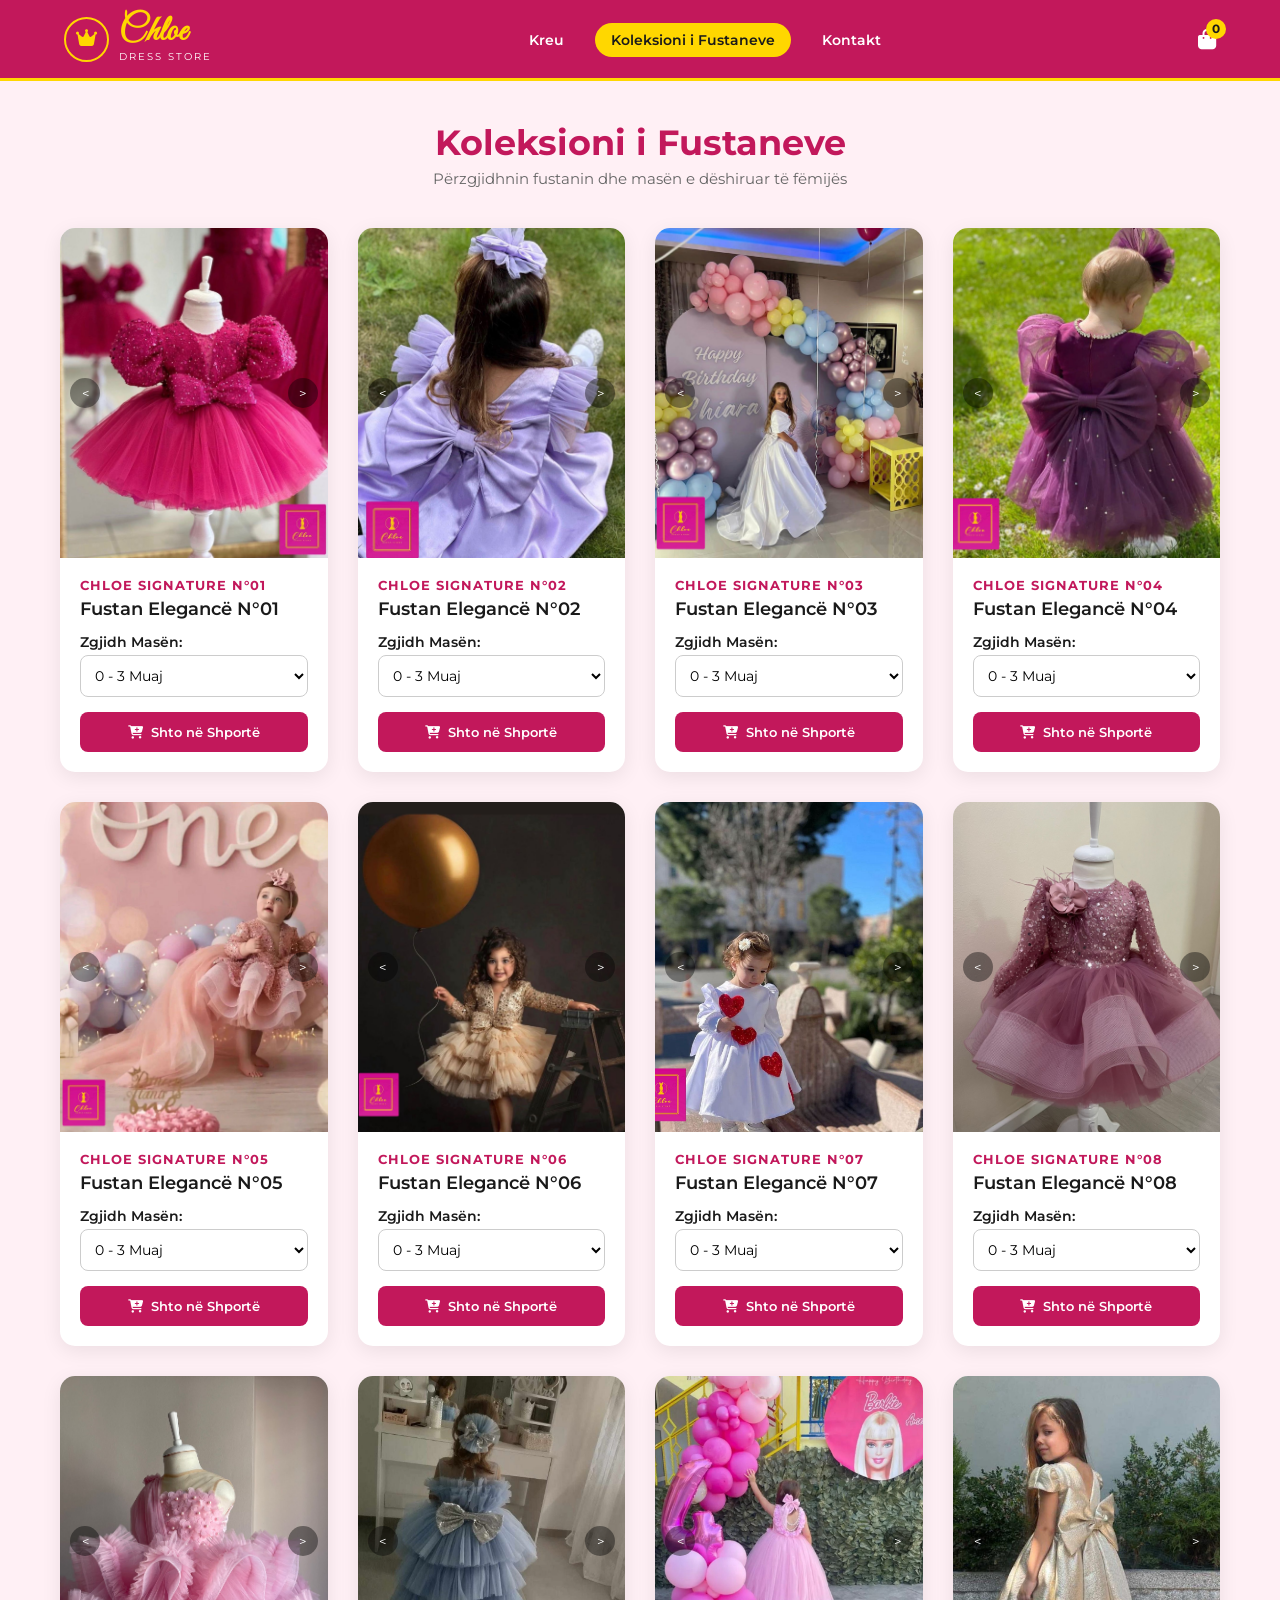
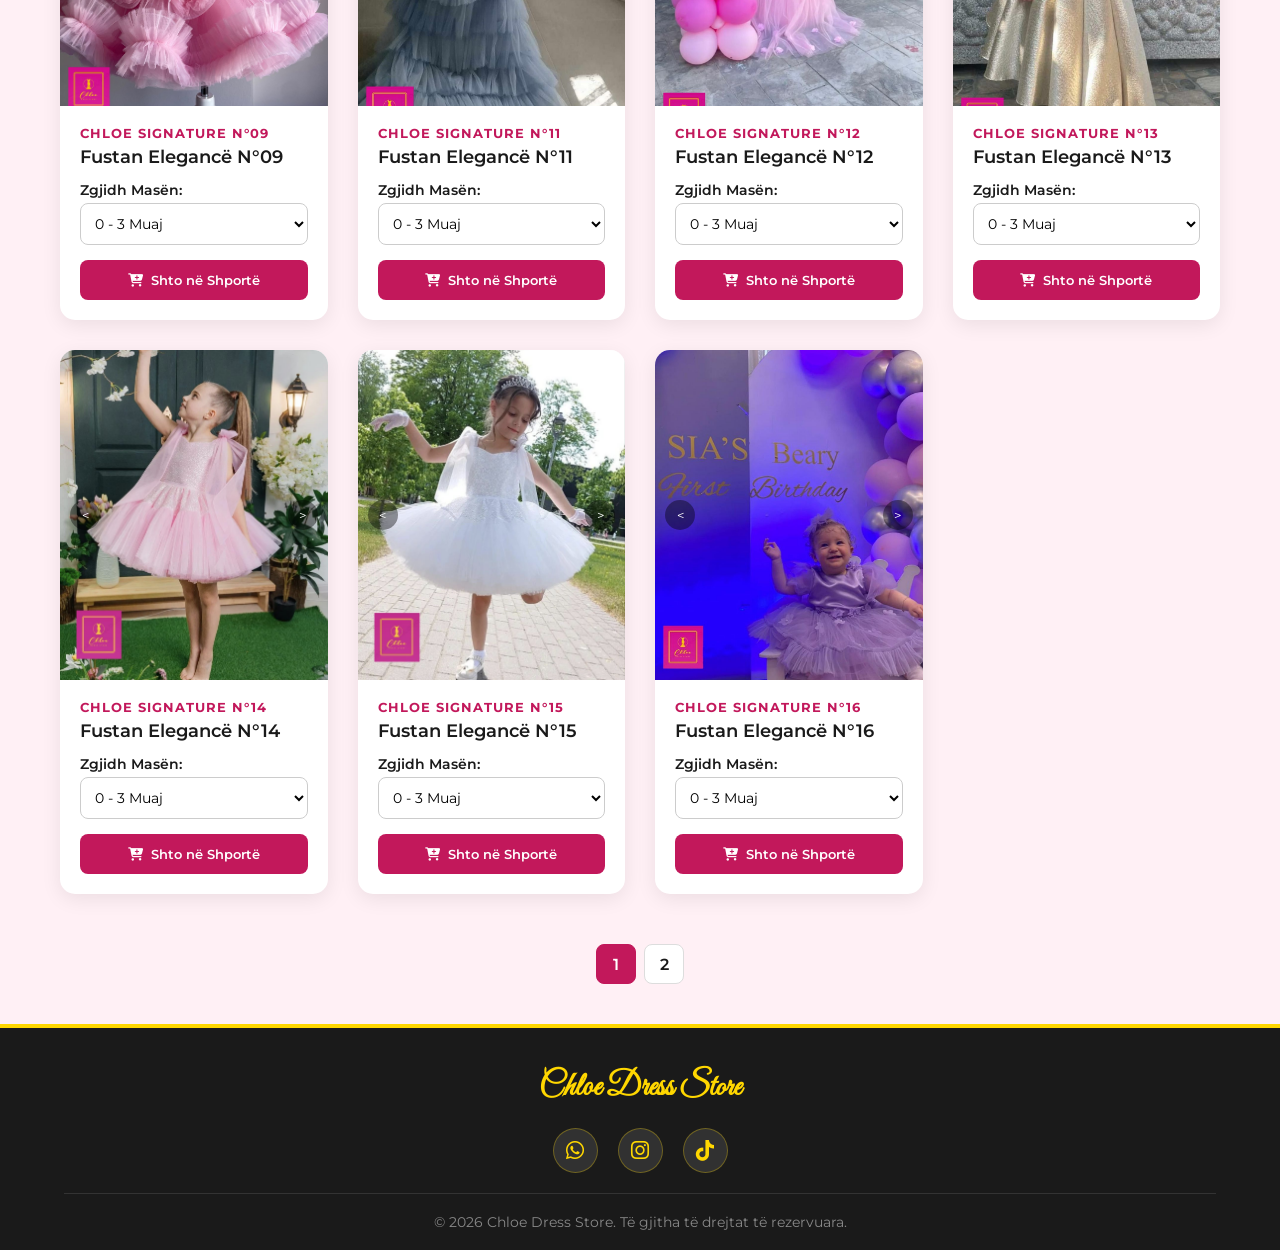
==== commit c2aec7b7: "Update dresses.html" ====
--- a/dresses.html
+++ b/dresses.html
@@ -55,8 +55,7 @@
 
         .product-details { padding: 20px; display: flex; flex-direction: column; flex-grow: 1; }
         .product-code { font-size: 0.8rem; color: var(--primary); font-weight: 700; letter-spacing: 1px; text-transform: uppercase; margin-bottom: 5px; }
-        .product-title { font-size: 1.1rem; font-weight: 600; margin-bottom: 8px; }
-        .product-price { font-size: 1.25rem; font-weight: 700; color: var(--dark); margin-bottom: 15px; }
+        .product-title { font-size: 1.1rem; font-weight: 600; margin-bottom: 15px; }
 
         .size-selector { margin-bottom: 15px; }
         .size-selector label { display: block; font-size: 0.85rem; font-weight: 600; margin-bottom: 5px; }
@@ -78,7 +77,6 @@
         .cart-body { padding: 20px; overflow-y: auto; flex-grow: 1; }
         .cart-item { display: flex; justify-content: space-between; align-items: center; margin-bottom: 15px; padding-bottom: 15px; border-bottom: 1px solid #eee; }
         .cart-footer { padding: 20px; background: #f9f9f9; border-top: 1px solid #eee; }
-        .cart-total { display: flex; justify-content: space-between; font-weight: 700; margin-bottom: 15px; font-size: 1.1rem; }
         .order-form { display: flex; flex-direction: column; gap: 10px; }
         .order-form input { padding: 10px; border: 1px solid #ccc; border-radius: 5px; font-size: 0.9rem; }
         .btn-whatsapp { background: #25D366; color: white; border: none; padding: 12px; border-radius: 8px; font-weight: 700; cursor: pointer; display: flex; align-items: center; justify-content: center; gap: 8px; width: 100%; text-transform: uppercase; }
@@ -141,7 +139,6 @@
                 <div class="product-details">
                     <div class="product-code">Chloe Signature N°01</div>
                     <h3 class="product-title">Fustan Elegancë N°01</h3>
-                    <div class="product-price">3,800 ALL</div>
                     <div class="size-selector">
                         <label>Zgjidh Masën:</label>
                         <select class="size-select" id="size-1">
@@ -158,7 +155,7 @@
                             <option value="11-15+ Vjeç">11 - 15+ Vjeç</option>
                         </select>
                     </div>
-                    <button class="add-btn" onclick="addToCart('Chloe Signature N°01', 3800, 'size-1')"><i class="fas fa-cart-plus"></i> Shto në Shportë</button>
+                    <button class="add-btn" onclick="addToCart('Chloe Signature N°01', 'size-1')"><i class="fas fa-cart-plus"></i> Shto në Shportë</button>
                 </div>
             </div>
 
@@ -174,7 +171,6 @@
                 <div class="product-details">
                     <div class="product-code">Chloe Signature N°02</div>
                     <h3 class="product-title">Fustan Elegancë N°02</h3>
-                    <div class="product-price">4,200 ALL</div>
                     <div class="size-selector">
                         <label>Zgjidh Masën:</label>
                         <select class="size-select" id="size-2">
@@ -191,7 +187,7 @@
                             <option value="11-15+ Vjeç">11 - 15+ Vjeç</option>
                         </select>
                     </div>
-                    <button class="add-btn" onclick="addToCart('Chloe Signature N°02', 4200, 'size-2')"><i class="fas fa-cart-plus"></i> Shto në Shportë</button>
+                    <button class="add-btn" onclick="addToCart('Chloe Signature N°02', 'size-2')"><i class="fas fa-cart-plus"></i> Shto në Shportë</button>
                 </div>
             </div>
 
@@ -206,7 +202,6 @@
                 <div class="product-details">
                     <div class="product-code">Chloe Signature N°03</div>
                     <h3 class="product-title">Fustan Elegancë N°03</h3>
-                    <div class="product-price">3,900 ALL</div>
                     <div class="size-selector">
                         <label>Zgjidh Masën:</label>
                         <select class="size-select" id="size-3">
@@ -223,7 +218,7 @@
                             <option value="11-15+ Vjeç">11 - 15+ Vjeç</option>
                         </select>
                     </div>
-                    <button class="add-btn" onclick="addToCart('Chloe Signature N°03', 3900, 'size-3')"><i class="fas fa-cart-plus"></i> Shto në Shportë</button>
+                    <button class="add-btn" onclick="addToCart('Chloe Signature N°03', 'size-3')"><i class="fas fa-cart-plus"></i> Shto në Shportë</button>
                 </div>
             </div>
 
@@ -239,7 +234,6 @@
                 <div class="product-details">
                     <div class="product-code">Chloe Signature N°04</div>
                     <h3 class="product-title">Fustan Elegancë N°04</h3>
-                    <div class="product-price">4,500 ALL</div>
                     <div class="size-selector">
                         <label>Zgjidh Masën:</label>
                         <select class="size-select" id="size-4">
@@ -256,7 +250,7 @@
                             <option value="11-15+ Vjeç">11 - 15+ Vjeç</option>
                         </select>
                     </div>
-                    <button class="add-btn" onclick="addToCart('Chloe Signature N°04', 4500, 'size-4')"><i class="fas fa-cart-plus"></i> Shto në Shportë</button>
+                    <button class="add-btn" onclick="addToCart('Chloe Signature N°04', 'size-4')"><i class="fas fa-cart-plus"></i> Shto në Shportë</button>
                 </div>
             </div>
 
@@ -271,7 +265,6 @@
                 <div class="product-details">
                     <div class="product-code">Chloe Signature N°05</div>
                     <h3 class="product-title">Fustan Elegancë N°05</h3>
-                    <div class="product-price">3,700 ALL</div>
                     <div class="size-selector">
                         <label>Zgjidh Masën:</label>
                         <select class="size-select" id="size-5">
@@ -288,7 +281,7 @@
                             <option value="11-15+ Vjeç">11 - 15+ Vjeç</option>
                         </select>
                     </div>
-                    <button class="add-btn" onclick="addToCart('Chloe Signature N°05', 3700, 'size-5')"><i class="fas fa-cart-plus"></i> Shto në Shportë</button>
+                    <button class="add-btn" onclick="addToCart('Chloe Signature N°05', 'size-5')"><i class="fas fa-cart-plus"></i> Shto në Shportë</button>
                 </div>
             </div>
 
@@ -303,7 +296,6 @@
                 <div class="product-details">
                     <div class="product-code">Chloe Signature N°06</div>
                     <h3 class="product-title">Fustan Elegancë N°06</h3>
-                    <div class="product-price">4,100 ALL</div>
                     <div class="size-selector">
                         <label>Zgjidh Masën:</label>
                         <select class="size-select" id="size-6">
@@ -320,7 +312,7 @@
                             <option value="11-15+ Vjeç">11 - 15+ Vjeç</option>
                         </select>
                     </div>
-                    <button class="add-btn" onclick="addToCart('Chloe Signature N°06', 4100, 'size-6')"><i class="fas fa-cart-plus"></i> Shto në Shportë</button>
+                    <button class="add-btn" onclick="addToCart('Chloe Signature N°06', 'size-6')"><i class="fas fa-cart-plus"></i> Shto në Shportë</button>
                 </div>
             </div>
 
@@ -336,7 +328,6 @@
                 <div class="product-details">
                     <div class="product-code">Chloe Signature N°07</div>
                     <h3 class="product-title">Fustan Elegancë N°07</h3>
-                    <div class="product-price">4,300 ALL</div>
                     <div class="size-selector">
                         <label>Zgjidh Masën:</label>
                         <select class="size-select" id="size-7">
@@ -353,7 +344,7 @@
                             <option value="11-15+ Vjeç">11 - 15+ Vjeç</option>
                         </select>
                     </div>
-                    <button class="add-btn" onclick="addToCart('Chloe Signature N°07', 4300, 'size-7')"><i class="fas fa-cart-plus"></i> Shto në Shportë</button>
+                    <button class="add-btn" onclick="addToCart('Chloe Signature N°07', 'size-7')"><i class="fas fa-cart-plus"></i> Shto në Shportë</button>
                 </div>
             </div>
 
@@ -369,7 +360,6 @@
                 <div class="product-details">
                     <div class="product-code">Chloe Signature N°08</div>
                     <h3 class="product-title">Fustan Elegancë N°08</h3>
-                    <div class="product-price">4,000 ALL</div>
                     <div class="size-selector">
                         <label>Zgjidh Masën:</label>
                         <select class="size-select" id="size-8">
@@ -386,7 +376,7 @@
                             <option value="11-15+ Vjeç">11 - 15+ Vjeç</option>
                         </select>
                     </div>
-                    <button class="add-btn" onclick="addToCart('Chloe Signature N°08', 4000, 'size-8')"><i class="fas fa-cart-plus"></i> Shto në Shportë</button>
+                    <button class="add-btn" onclick="addToCart('Chloe Signature N°08', 'size-8')"><i class="fas fa-cart-plus"></i> Shto në Shportë</button>
                 </div>
             </div>
 
@@ -402,7 +392,6 @@
                 <div class="product-details">
                     <div class="product-code">Chloe Signature N°09</div>
                     <h3 class="product-title">Fustan Elegancë N°09</h3>
-                    <div class="product-price">4,400 ALL</div>
                     <div class="size-selector">
                         <label>Zgjidh Masën:</label>
                         <select class="size-select" id="size-9">
@@ -419,7 +408,7 @@
                             <option value="11-15+ Vjeç">11 - 15+ Vjeç</option>
                         </select>
                     </div>
-                    <button class="add-btn" onclick="addToCart('Chloe Signature N°09', 4400, 'size-9')"><i class="fas fa-cart-plus"></i> Shto në Shportë</button>
+                    <button class="add-btn" onclick="addToCart('Chloe Signature N°09', 'size-9')"><i class="fas fa-cart-plus"></i> Shto në Shportë</button>
                 </div>
             </div>
 
@@ -435,7 +424,6 @@
                 <div class="product-details">
                     <div class="product-code">Chloe Signature N°11</div>
                     <h3 class="product-title">Fustan Elegancë N°11</h3>
-                    <div class="product-price">4,600 ALL</div>
                     <div class="size-selector">
                         <label>Zgjidh Masën:</label>
                         <select class="size-select" id="size-11">
@@ -452,7 +440,7 @@
                             <option value="11-15+ Vjeç">11 - 15+ Vjeç</option>
                         </select>
                     </div>
-                    <button class="add-btn" onclick="addToCart('Chloe Signature N°11', 4600, 'size-11')"><i class="fas fa-cart-plus"></i> Shto në Shportë</button>
+                    <button class="add-btn" onclick="addToCart('Chloe Signature N°11', 'size-11')"><i class="fas fa-cart-plus"></i> Shto në Shportë</button>
                 </div>
             </div>
 
@@ -468,7 +456,6 @@
                 <div class="product-details">
                     <div class="product-code">Chloe Signature N°12</div>
                     <h3 class="product-title">Fustan Elegancë N°12</h3>
-                    <div class="product-price">3,850 ALL</div>
                     <div class="size-selector">
                         <label>Zgjidh Masën:</label>
                         <select class="size-select" id="size-12">
@@ -485,7 +472,7 @@
                             <option value="11-15+ Vjeç">11 - 15+ Vjeç</option>
                         </select>
                     </div>
-                    <button class="add-btn" onclick="addToCart('Chloe Signature N°12', 3850, 'size-12')"><i class="fas fa-cart-plus"></i> Shto në Shportë</button>
+                    <button class="add-btn" onclick="addToCart('Chloe Signature N°12', 'size-12')"><i class="fas fa-cart-plus"></i> Shto në Shportë</button>
                 </div>
             </div>
 
@@ -501,7 +488,6 @@
                 <div class="product-details">
                     <div class="product-code">Chloe Signature N°13</div>
                     <h3 class="product-title">Fustan Elegancë N°13</h3>
-                    <div class="product-price">4,150 ALL</div>
                     <div class="size-selector">
                         <label>Zgjidh Masën:</label>
                         <select class="size-select" id="size-13">
@@ -518,7 +504,7 @@
                             <option value="11-15+ Vjeç">11 - 15+ Vjeç</option>
                         </select>
                     </div>
-                    <button class="add-btn" onclick="addToCart('Chloe Signature N°13', 4150, 'size-13')"><i class="fas fa-cart-plus"></i> Shto në Shportë</button>
+                    <button class="add-btn" onclick="addToCart('Chloe Signature N°13', 'size-13')"><i class="fas fa-cart-plus"></i> Shto në Shportë</button>
                 </div>
             </div>
 
@@ -534,7 +520,6 @@
                 <div class="product-details">
                     <div class="product-code">Chloe Signature N°14</div>
                     <h3 class="product-title">Fustan Elegancë N°14</h3>
-                    <div class="product-price">4,700 ALL</div>
                     <div class="size-selector">
                         <label>Zgjidh Masën:</label>
                         <select class="size-select" id="size-14">
@@ -551,7 +536,7 @@
                             <option value="11-15+ Vjeç">11 - 15+ Vjeç</option>
                         </select>
                     </div>
-                    <button class="add-btn" onclick="addToCart('Chloe Signature N°14', 4700, 'size-14')"><i class="fas fa-cart-plus"></i> Shto në Shportë</button>
+                    <button class="add-btn" onclick="addToCart('Chloe Signature N°14', 'size-14')"><i class="fas fa-cart-plus"></i> Shto në Shportë</button>
                 </div>
             </div>
 
@@ -567,7 +552,6 @@
                 <div class="product-details">
                     <div class="product-code">Chloe Signature N°15</div>
                     <h3 class="product-title">Fustan Elegancë N°15</h3>
-                    <div class="product-price">3,950 ALL</div>
                     <div class="size-selector">
                         <label>Zgjidh Masën:</label>
                         <select class="size-select" id="size-15">
@@ -584,7 +568,7 @@
                             <option value="11-15+ Vjeç">11 - 15+ Vjeç</option>
                         </select>
                     </div>
-                    <button class="add-btn" onclick="addToCart('Chloe Signature N°15', 3950, 'size-15')"><i class="fas fa-cart-plus"></i> Shto në Shportë</button>
+                    <button class="add-btn" onclick="addToCart('Chloe Signature N°15', 'size-15')"><i class="fas fa-cart-plus"></i> Shto në Shportë</button>
                 </div>
             </div>
 
@@ -599,7 +583,6 @@
                 <div class="product-details">
                     <div class="product-code">Chloe Signature N°16</div>
                     <h3 class="product-title">Fustan Elegancë N°16</h3>
-                    <div class="product-price">4,250 ALL</div>
                     <div class="size-selector">
                         <label>Zgjidh Masën:</label>
                         <select class="size-select" id="size-16">
@@ -616,7 +599,7 @@
                             <option value="11-15+ Vjeç">11 - 15+ Vjeç</option>
                         </select>
                     </div>
-                    <button class="add-btn" onclick="addToCart('Chloe Signature N°16', 4250, 'size-16')"><i class="fas fa-cart-plus"></i> Shto në Shportë</button>
+                    <button class="add-btn" onclick="addToCart('Chloe Signature N°16', 'size-16')"><i class="fas fa-cart-plus"></i> Shto në Shportë</button>
                 </div>
             </div>
 
@@ -650,10 +633,6 @@
             <p style="text-align:center; color:#888;">Shporta është bosh.</p>
         </div>
         <div class="cart-footer">
-            <div class="cart-total">
-                <span>Total:</span>
-                <span id="cartTotalSum">0 ALL</span>
-            </div>
             <div class="order-form">
                 <input type="text" id="custName" placeholder="Emri & Mbiemri" required>
                 <input type="text" id="custAddress" placeholder="Adresa / Qyteti" required>
@@ -698,9 +677,9 @@
         closeCartBtn.addEventListener('click', toggleCart);
         overlay.addEventListener('click', toggleCart);
 
-        function addToCart(code, price, selectId) {
+        function addToCart(code, selectId) {
             const size = document.getElementById(selectId).value;
-            cart.push({ code, price, size });
+            cart.push({ code, size });
             updateCartUI();
             toggleCart();
         }
@@ -708,32 +687,26 @@
         function updateCartUI() {
             const cartItemsContainer = document.getElementById('cartItems');
             const cartCount = document.getElementById('cartCount');
-            const cartTotalSum = document.getElementById('cartTotalSum');
             cartCount.innerText = cart.length;
 
             if (cart.length === 0) {
                 cartItemsContainer.innerHTML = '<p style="text-align:center; color:#888;">Shporta është bosh.</p>';
-                cartTotalSum.innerText = '0 ALL';
                 return;
             }
 
             let html = '';
-            let total = 0;
             cart.forEach((item, index) => {
-                total += item.price;
                 html += `
                     <div class="cart-item">
                         <div>
                             <div style="font-weight:600">${item.code}</div>
                             <div style="font-size:0.8rem; color:var(--primary)">Masa: ${item.size}</div>
-                            <div style="font-weight:700">${item.price} ALL</div>
                         </div>
                         <button style="color:red; background:none; border:none; cursor:pointer;" onclick="cart.splice(${index},1); updateCartUI();"><i class="fas fa-trash"></i></button>
                     </div>
                 `;
             });
             cartItemsContainer.innerHTML = html;
-            cartTotalSum.innerText = total + ' ALL';
         }
 
         function sendOrderWhatsApp() {
@@ -744,13 +717,11 @@
             if (!name || !address || !phone) return alert("Ju lutem plotësoni të gjitha fushat!");
 
             let itemsList = "";
-            let total = 0;
             cart.forEach((item, i) => {
-                itemsList += `${i + 1}. ${item.code} | Masa: ${item.size} - ${item.price} ALL%0A`;
-                total += item.price;
+                itemsList += `${i + 1}. ${item.code} | Masa: ${item.size}%0A`;
             });
 
-            const message = `Përshëndetje *Chloe Dress Store*! Dëshiroj të bëj këtë porosi:%0A%0A*Porosia:*%0A${itemsList}%0A*Totali:* ${total} ALL%0A%0A*Të dhënat e klientit:*%0A👤 Emri: ${name}%0A📍 Adresa: ${address}%0A📞 Tel: ${phone}`;
+            const message = `Përshëndetje *Chloe Dress Store*! Dëshiroj të bëj këtë porosi:%0A%0A*Porosia:*%0A${itemsList}%0A*Të dhënat e klientit:*%0A👤 Emri: ${name}%0A📍 Adresa: ${address}%0A📞 Tel: ${phone}`;
             window.open(`https://wa.me/355686715188?text=${message}`, '_blank');
         }
     </script>
